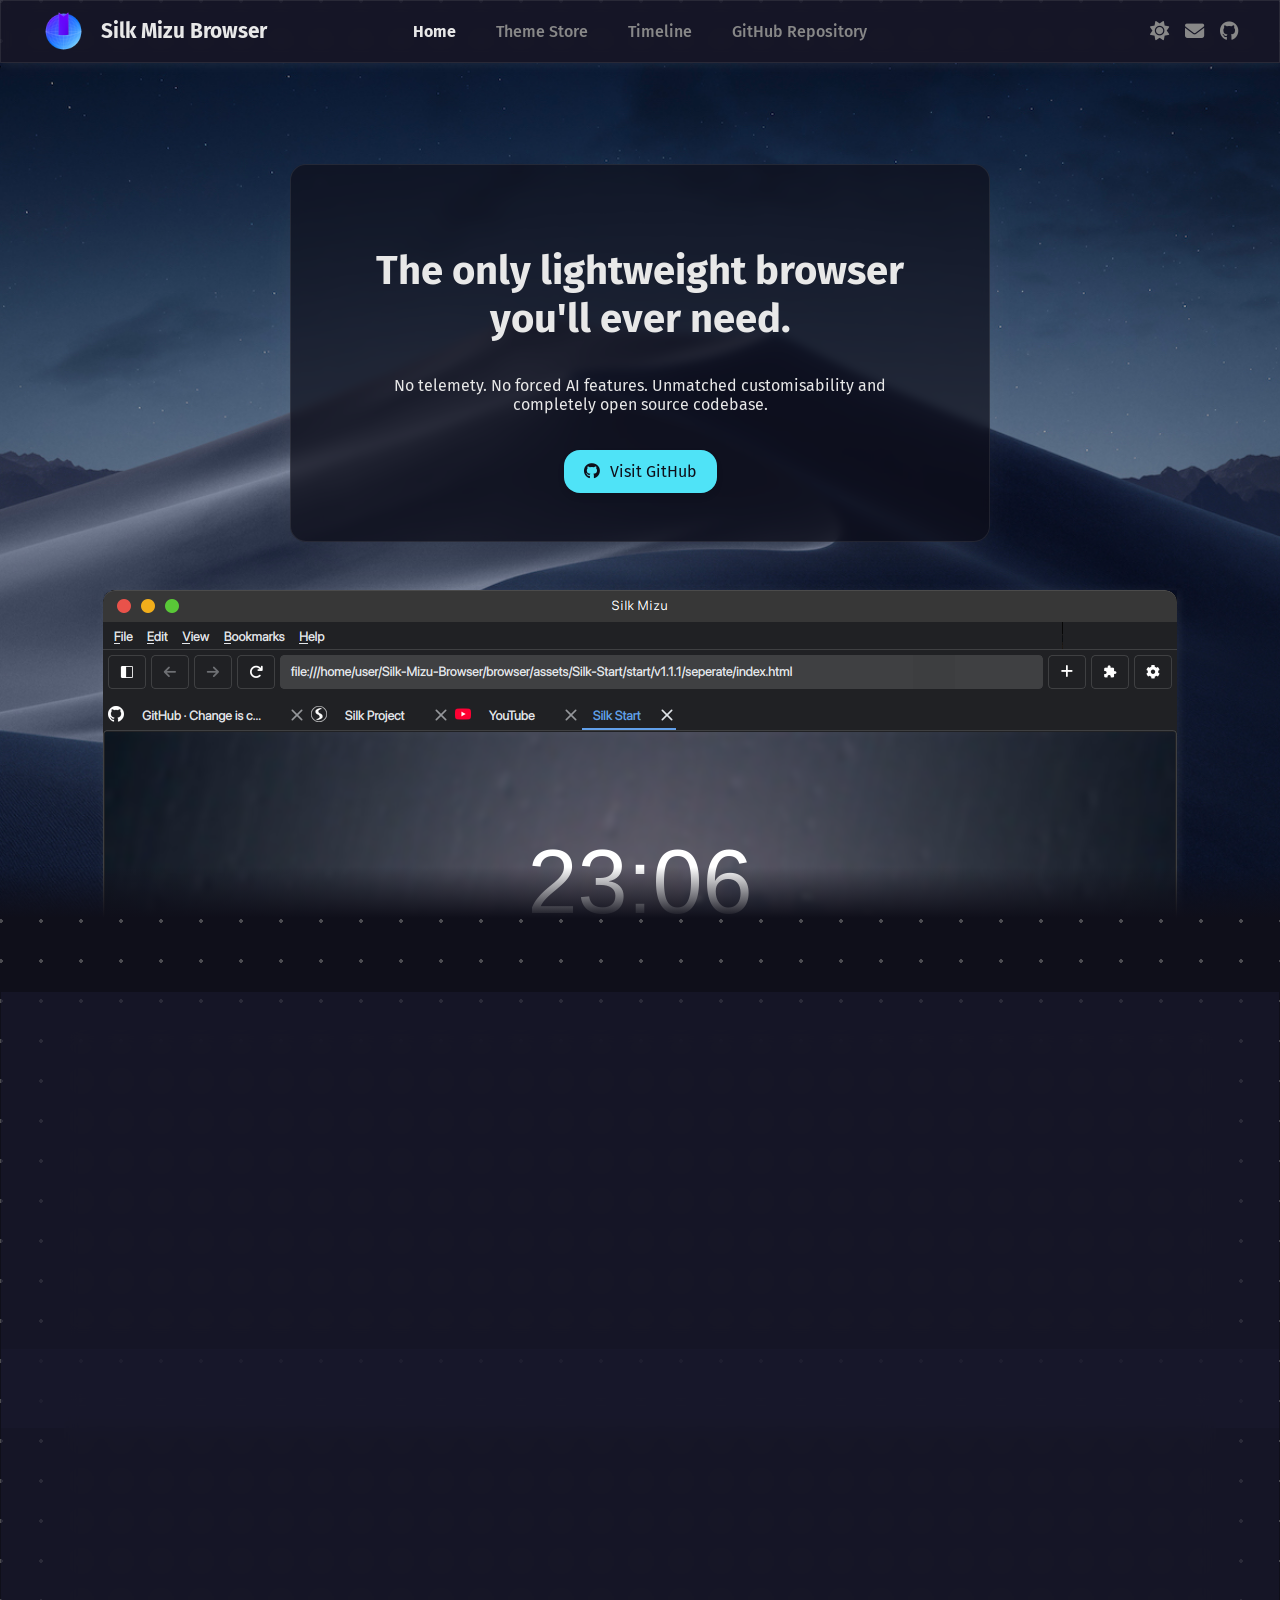
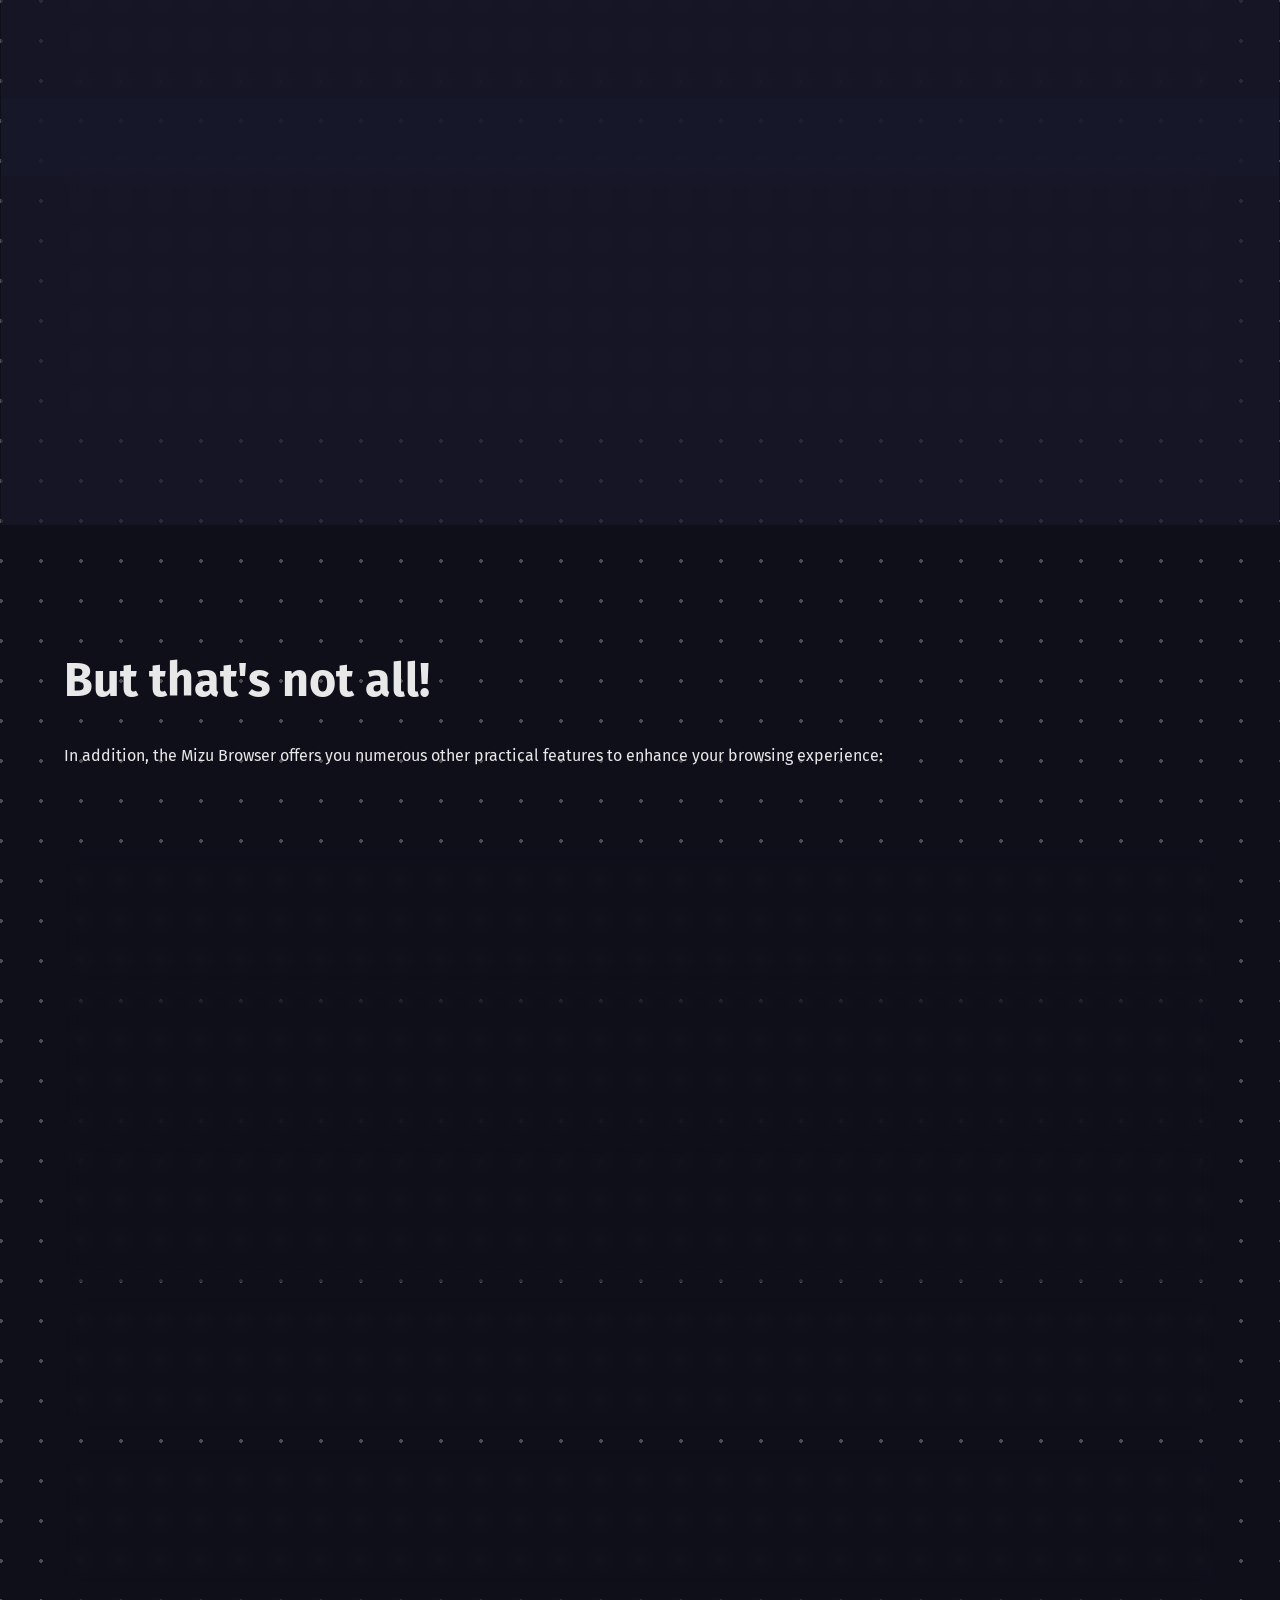
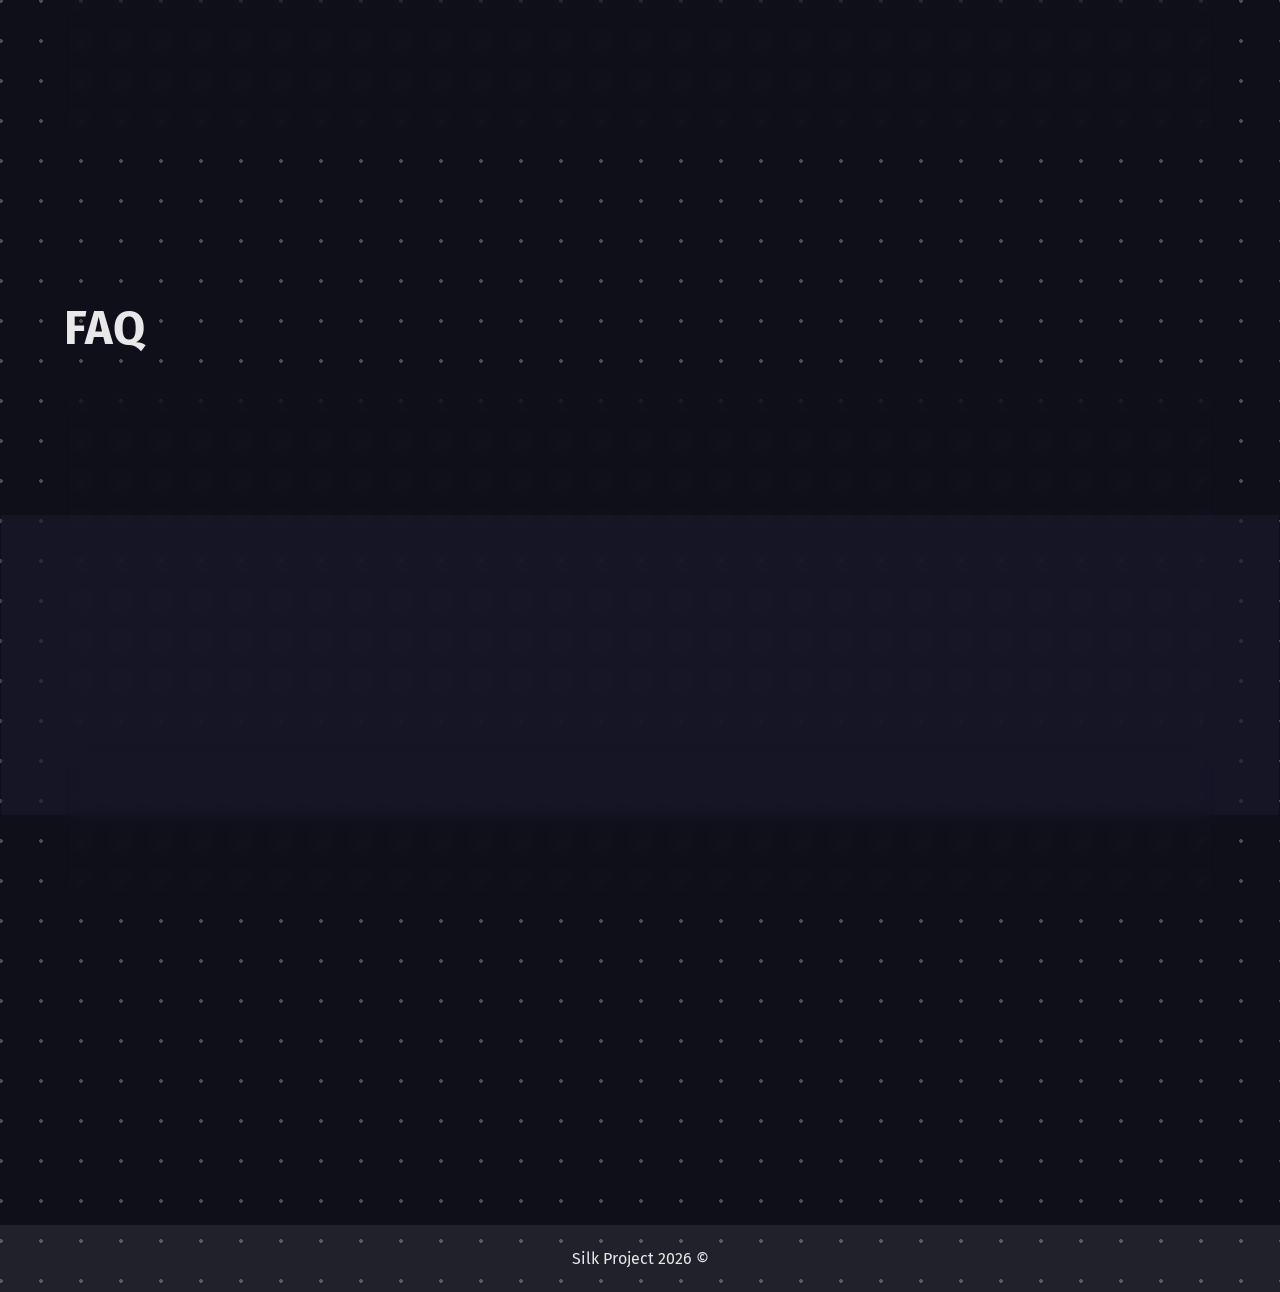
==== projects/mizu-browser/index.html @ 60be282b "Added Silk Mizu Browser website and updated links of the main website" ====
<!DOCTYPE html>
<html lang="en" data-theme="dark">
<head>
    <meta charset="UTF-8">
    <link rel="stylesheet" href="styles.css">
    <link rel="stylesheet" href="https://fonts.googleapis.com/css?family=Fira+Sans:400,500,700&display=swap">
    <link rel="stylesheet" href="https://cdnjs.cloudflare.com/ajax/libs/font-awesome/6.5.1/css/all.min.css">
    <meta name="viewport" content="width=device-width, initial-scale=1.0">
    <link rel="icon" type="image/x-icon" href="/assets/logo.png">
    <title>Silk Mizu Browser</title>
</head>
<body>
    <header>
        <a id="logoarea" href="index.html">
            <img src="assets/logo.png" alt="Silk Mizu Browser Logo" id="logo">
            <h3>Silk Mizu Browser</h3>
        </a>
        <nav>
            <a href="index.html" class="current_page_link">Home</a>
            <a href="#">Theme Store</a>
            <a href="timeline.html">Timeline</a>
            <a href="https://github.com/Silk-Project/Silk-Mizu-Browser">GitHub Repository</a>
        </nav>
        <div id="social-links">
            <button id="theme-toggle" aria-label="Toggle theme"><i class="fas fa-moon"></i></button>
            <a href="mailto:silkprojectdev@gmail.com" target="_blank"><i class="fas fa-envelope"></i></a>
            <a href="https://github.com/Silk-Project" target="_blank"><i class="fab fa-github"></i></a>
        </div>
        <button id="mobile-menu-button" class="mobile-menu-btn">
            <i class="fas fa-bars"></i>
        </button>
    </header>

    <div id="mobile-menu" class="hidden">
        <nav>
            <a href="index.html" class="current_page_link">Home</a>
            <a href="#">Theme Store</a>
            <a href="timeline.html">Timeline</a>
            <a href="https://github.com/Silk-Project/Silk-Mizu-Browser">GitHub Repository</a>
        </nav>
        <div class="mobile-socials">
            <a href="mailto:silkprojectdev@gmail.com" target="_blank"><i class="fas fa-envelope"></i></a>
            <a href="https://github.com/Silk-Project" target="_blank"><i class="fab fa-github"></i></a>
        </div>
    </div>

    <main>
        <section id="hero-section">
            <div id="gradient_overlay"></div>
            <div id="hero-container">
                <div id="hero-box">
                    <h1>The only lightweight browser you'll ever need.</h1>
                    <p>No telemety. No forced AI features. Unmatched customisability and completely open source codebase.</p>
                    <a href="https://github.com/Silk-Project/Silk-Mizu-Browser" class="cta-button"><i class="fab fa-github"></i>Visit GitHub</a>
                </div>
                <img id="window" src="assets/windowcrop.png">
            </div>
        </section>

        <section class="information-section padded">
            <div class="image_info_pair">
                <div class="image_gallery_item">
                    <img src="assets/compatability.jpeg">
                </div>
                <div class="info_gallery_item">
                    <h1 class="info_title">Highly compatible.</h1>
                    <p>The Silk Mizu Browser supports various devices and operating systems. Due to its lightweight nature, it's suitable for older computers and offers great performance.</p>
                </div>
            </div>
            <div class="image_info_pair">
                <div class="info_gallery_item">
                    <h1 class="info_title">Don't like it? Change it.</h1>
                    <p>The Silk Mizu browser offers great customisablity with the Navigation UI Editor. Change any part of the navigation interface to your liking. Want a button to open the sidebar? Add it. Don't want a top bar? Remove it.</p>
                </div>
                <div class="image_gallery_item">
                    <img src="assets/interface.png">
                </div>
            </div>
            <div class="image_info_pair">
                <div class="image_gallery_item">
                    <img src="assets/privacy.jpg">
                </div>
                <div class="info_gallery_item">
                    <h1 class="info_title">Completely private.</h1>
                    <p>We don't care about your usage data. We care about keeping your data safe. For this reason, we looked for opportunities in which exposing your private information to the internet is not needed. The AI Summary function, which requires no internet access, is one instance of this.</p>
                </div>
            </div>
        </section>

        <section class="information-section padded">
            <h1 class="info_title">But that's not all!</h1>
            <p>In addition, the Mizu Browser offers you numerous other practical features to enhance your browsing experience:</p>
            <div class="split_text_view">
                <div class="text_view">
                    <div class="text_view_item">
                        <i class="fa-solid fa-palette"></i>
                        <div class="text_view_item_text_pair">
                            <h2>Theme Packs (WIP)</h2>
                            <p>Easily import and export themes. Get new themes from the <span class="fancy-text">Theme Store</span>.</p>
                        </div>
                    </div>
                    <div class="text_view_item">
                        <i class="fa-solid fa-diagram-project"></i>
                        <div class="text_view_item_text_pair">
                            <h2>AI Webpage Summary</h2>
                            <p>Get a quick summary of the current website using a local and private Ollama AI model.</p>
                        </div>
                    </div>
                    <div class="text_view_item">
                        <i class="fa-solid fa-list-ul"></i>
                        <div class="text_view_item_text_pair">
                            <h2>Tab manager (WIP)</h2>
                            <p>Quickly find your tabs by simply searching for their title or content using keywords or regular expressions.</p>
                        </div>
                    </div>
                </div>
                <div class="text_view">
                    <div class="text_view_item">
                        <i class="fa-solid fa-puzzle-piece"></i>
                        <div class="text_view_item_text_pair">
                            <h2>Extension Store</h2>
                            <p>Get extensions for the inbuilt browser sidebar.</p>
                        </div>
                    </div>
                    <div class="text_view_item">
                        <i class="fa-solid fa-earth-americas"></i>
                        <div class="text_view_item_text_pair">
                            <h2>Localization</h2>
                            <p>Use the browser in your preferred language.</p>
                        </div>
                    </div>
                    <div class="text_view_item">
                        <i class="fa-solid fa-code"></i>
                        <div class="text_view_item_text_pair">
                            <h2>Additional QSS styling</h2>
                            <p>Customise the browser interface even further by directly styling the main browser interface with QSS.</p>
                        </div>
                    </div>
                </div>
            </div>
        </section>

        <section class="information-section padded">
            <h1 class="info_title">FAQ</h1>
            <div class="column_text_view">
                <div class="text_view_item_plain">
                    <h2>Why the name Mizu Browser?</h2>
                    <p>The word Mizu (<ruby>水<rp>(</rp><rt>みず</rt><rp>)</rp></ruby>) translates to "water" in japanese, which makes sense because you are "surfing" the web.</p>
                </div>
                <div class="text_view_item_plain">
                    <h2>Why is the tab bar not located at the very top like in most popular browsers?</h2>
                    <p>It's a limitation of the tab widget (QTabWidget) the browser is using to let the user and program manage the individual browser tabs. It is not possible to seperate the tab bar and the frame which displays the tab's content from a tab widget. They are always connected. The browser would need to adopt a new tab system in order to manage the tab bar and frame as separate widgets.</p>
                </div>
                <div class="text_view_item_plain">
                    <h2>Why Qt?</h2>
                    <p>The main reason we decided to use the Qt Framework to build the interface is due to the compatibility across multiple operating systems and the customisability.
                        We were unimpressed by other GUI libraries due to their lack of customization, such as the inbuilt tkinter library.
                        <!-- Software interfaces that were built with Qt can easily be used on Windows, macOS and Linux. -->
                    </p>
                </div>
            </div>
        </section>

        <!-- The lack of customization in other GUI libraries, such as the built-in tkinter library, turned us off. -->

        <!-- <section id="reviews-section">
            <div id="reviews_container">

            </div>
        </section> -->
    </main>

    <div class="padded"></div>

    <footer>
        Silk Project 2026 &copy
    </footer>

    <script src="script.js"></script>
</body>
</html>
---- projects/mizu-browser/styles.css ----
* {
    box-sizing: border-box;
}

:root[data-theme="light"] {
    --text: #020708;
    --background: #f6fbfe;
    --item-bg: #e7e7e7ab;
    --primary: #2f93bb;
    --secondary: #a290e9;
    --accent: #8e55dd;
    --border: hsla(0, 0%, 35%, 0.212);
    --shadow: rgba(0, 0, 0, 0.25);
}

:root[data-theme="dark"] {
    --text: #e8e8e8;
    --background: #0f0f1a;
    --item-bg: #1a1a2eab;
    --primary: #4fe3f7;
    --secondary: #ca7fe0;
    --accent: #dc79e6;
    --border: hsla(0, 0%, 70%, 0.12);
    --shadow: rgba(255, 255, 255, 0.075);
}

body {
    color: var(--text);
    background-color: var(--background);
    font-family: "Fira Sans", sans-serif;
    transition: all 0.3s ease-in-out;
    margin: 0;
    background-image: radial-gradient(rgba(133, 133, 133, 0.521) 1.7px, transparent 0);
    background-size: 40px 40px;
    background-position: -19px -19px;
}

header {
    top: 0;
    margin: 0 auto;
    z-index: 999;
    display: flex;
    align-items: center;
    position: sticky;
    color: var(--text);
    padding: 8px 40px;
    text-align: center;
    font-size: 1rem;
    font-weight: 400;
    backdrop-filter: blur(8px);
    box-shadow: 0 25px 50px -12px var(--shadow);
    border: solid 1px var(--border);
    background-color: var(--item-bg);
    box-shadow: 2px 2px 10px var(--shadow);
}

#logoarea {
    flex: 1;
    display: flex;
    align-items: center;
    text-decoration: none;
}

nav {
    flex: 0 1 auto;
    display: flex;
    align-items: center;
    justify-content: center;
}

#social-links {
    flex: 1;
    display: flex;
    align-items: center;
    justify-content: flex-end;
    gap: 1rem;
}

#logoarea h3 {
    margin: 0;
    color: var(--text);
    font-size: 1.3rem;
}

#logo {
    width: 45px;
    height: 45px;
    margin-right: 15px;
}

nav a {
    color: #888;
    text-decoration: none;
    margin: 0 10px;
    font-weight: 500;
    padding: 5px 10px;
    border-radius: 5px;
    transition: 0.1s all;
    font-weight: 500;
}

nav a:hover {
    color: var(--text);
    font-weight: 700;
}

#social-links a {
    color: #888;
    text-decoration: none;
    font-size: 1.2rem;
    transition: 0.1s all;
}

#social-links a:hover {
    color: var(--text);
}

#theme-toggle {
    background: none;
    border: none;
    color: #888;
    font-size: 1.2rem;
    cursor: pointer;
    padding: 0;
    transition: 0.1s all;
}

#theme-toggle:hover {
    color: var(--text);
}

.current_page_link {
    font-weight: 700;
    color: var(--text);
}

.hidden {
    display: none;
}

.mobile-menu-btn {
    display: block;
    background: none;
    border: none;
    color: var(--text);
    font-size: 1.5rem;
    cursor: pointer;
    padding: 0;
    margin-left: 1rem;
}

#mobile-menu {
    background-color: var(--item-bg);
    backdrop-filter: blur(8px);
    border-bottom: solid 1px var(--border);
    padding: 1rem 1.5rem;
}

#mobile-menu nav {
    display: flex;
    flex-direction: column;
    align-items: center;
    gap: 0.5rem;
}

#mobile-menu nav a {
    display: block;
    width: 100%;
    text-align: center;
    color: #888;
    text-decoration: none;
    padding: 0.5rem 1rem;
    border-radius: 5px;
    font-weight: 500;
    transition: 0.1s all;
}

#mobile-menu nav a:hover,
#mobile-menu nav a.current_page_link {
    color: var(--text);
    font-weight: 700;
}

#mobile-menu .mobile-socials {
    display: flex;
    justify-content: center;
    gap: 1.5rem;
    padding-top: 1rem;
    border-top: solid 1px var(--border);
    margin-top: 0.5rem;
}

#mobile-menu .mobile-socials a {
    color: #888;
    font-size: 1.2rem;
    text-decoration: none;
    transition: 0.1s all;
}

#mobile-menu .mobile-socials a:hover {
    color: var(--text);
}

#hero-section {
    display: flex;
    flex-direction: column;
    align-items: center;
    justify-content: center;
    position: relative;
    height: 95vh;
    background-image: url('assets/bg-day.jpg');
    background-size: cover;
    background-position: center;
    overflow: hidden;
    /* border: solid 1px; */
}

[data-theme="dark"] #hero-section {
    background-image: url('assets/bg-night.jpg');
}

.dynamic-background {
    position: relative;
    background-image: url('assets/bg-day.jpg');
    background-size: cover;
    background-position: center;
    background-attachment: fixed;
    background-repeat: no-repeat;
    overflow: hidden;
}

[data-theme="dark"] .dynamic-background {
    background-image: url('assets/bg-night.jpg');
}

#hero-container {
    margin-top: 10rem;
    display: flex;
    flex-direction: column;
    align-items: center;
    gap: 3rem;
    /* border: solid 1px; */
    width: 100%;
}

#window {
    position: relative;
    object-fit: contain;
    top: 0;
    min-width: 20px;
    margin: 0 auto;
    height: auto;
    max-width: 90%;
    z-index: 0;
    box-shadow: 2px 2px 10px var(--shadow);
}

#hero-box {
    position: relative;
    width: 700px;
    max-width: 90%;
    text-align: center;
    color: var(--text);
    backdrop-filter: blur(4px);
    padding: 3rem 4.2rem;
    border-radius: 1rem;
    box-shadow: 0 25px 50px -12px var(--shadow);
    border: solid 1px var(--border);
    background-color: color-mix(in srgb, var(--background) 70%, transparent);
    z-index: 100;
}

#hero-box h1 {
    font-size: 30pt;
}

.fancy-text {
    color: var(--accent);
}

#gradient_overlay {
    position: absolute;
    width: 100%;
    height: 6%;
    bottom: 0;
    z-index: 1;
    background: linear-gradient(to bottom, transparent, var(--background));
}

.cta-button {
    display: inline-block;
    padding: 12px 20px;
    margin-top: 20px;
    background-color: var(--primary);
    color: var(--background);
    box-shadow: 0 4px 6px rgba(0, 0, 0, 0.1);
    text-decoration: none;
    border-radius: 1rem;
    transition: background-color 0.1s ease-in-out;
}

.cta-button i {
    margin-right: 10px;
}

.cta-button:hover {
    background-color: #399cc4;
}

.information-section {
    min-height: 100vh;
}

.image_info_pair {
    width: 100%;
    display: flex;
    flex-direction: row;
    justify-content: space-around;
    gap: 2rem;
    /* border: solid 1px; */
    padding: 3rem;
    margin: 3rem 0;
    box-sizing: border-box;
    backdrop-filter: blur(8px);
    box-shadow: 0 25px 50px -12px var(--shadow);
    border: solid 1px var(--border);
    background-color: var(--item-bg);
    padding: 2.3rem 4rem;
    border-radius: 1rem;
    border-bottom: solid 3px var(--primary);
}

.info_gallery_item {
    display: flex;
    flex-direction: column;
    justify-content: center;
    flex: 4 1 0;
    /* border: solid 1px; */
    overflow: hidden;
    min-width: 0;
    padding: 1rem 2rem;
}

.info_gallery_item h1 {
    margin: 0;
}

.image_gallery_item {
    flex: 2 1 0;
    border-radius: 1rem;
    /* border: solid 1px; */
    min-width: 0;
    overflow: hidden;
    display: flex;
    align-items: center;
}

.image_gallery_item img {
    width: 100%;
    height: auto;
    display: block;
}

.info_title {
    font-size: 35pt;
}

.padded {
    padding: 8rem 15rem 0 15rem;
}

.split_text_view {
    display: flex;
    flex-direction: row;
    gap: 1rem;
    width: 100%;
    margin-top: 5rem;
    /* border: solid 1px; */
}

.split_text_view > * {
  flex: 1 1 0;
  min-width: 0;
}

.column_text_view {
    display: flex;
    flex-direction: column;
    gap: 1rem;
}

.text_view {
    display: flex;
    flex-direction: column;
    gap: 1rem;
}

.text_view_item {
    display: flex;
    flex-direction: row;
    align-items: flex-start;
    gap: 2rem;
    min-width: 0;
    backdrop-filter: blur(8px);
    box-shadow: 0 25px 50px -12px var(--shadow);
    border: solid 1px var(--border);
    background-color: var(--item-bg);
    padding: 2.3rem 4rem;
    border-radius: 1rem;
    border-bottom: solid 3px var(--primary);
    transition: 0.3s all;
}

.text_view_item:hover {
    transform: translateY(-3px);
}

.text_view_item i {
    margin: 5px 0 0 0;
}

.text_view_item_plain {
    display: flex;
    flex-direction: column;
    align-items: flex-start;
    min-width: 0;
    backdrop-filter: blur(8px);
    box-shadow: 0 25px 50px -12px var(--shadow);
    border: solid 1px var(--border);
    background-color: var(--item-bg);
    padding: 2.3rem 4rem;
    border-radius: 1rem;
    border-bottom: solid 3px var(--secondary);
    transition: 0.3s all;
}

.text_view_item_plain:hover {
    transform: translateY(-3px);
}

.text_view_item_plain h2 {
    margin: 0;
}

.text_view_item_plain p {
    margin: 10px 0 0 0;
}

.text_view_item_text_pair {
    display: flex;
    flex-direction: column;
    min-width: 0;
    overflow-wrap: break-word;
    word-wrap: break-word;
}

.text_view_item_text_pair h2 {
    margin: 0;
}

.text_view_item_text_pair p {
    margin: 10px 0 0 0;
}

footer {
    text-align: center;
    padding: 1.5rem;
    background-color: color-mix(in srgb, var(--text) 8%, transparent);
}

@media screen and (max-width: 1400px) {
    .padded {
        padding: 4rem;
    }

    .split_text_view {
        flex-direction: column;
    }
}

@media screen and (max-width: 900px) {
    .info_gallery_item {
        flex: none;
        width: 100%;
    }

    #hero-box {
        width: 100%;
        padding: 2rem 1rem;
    }

    #hero-box h1 {
        font-size: 25pt;
    }

    .padded {
        padding: 1rem;
    }

    .image_info_pair {
        flex-direction: column;
    }

    .image_gallery_item {
        order: -1;
        flex: none;
        width: 100%;
    }

    header nav,
    #social-links a {
        display: none;
    }

    .mobile-menu-btn {
        display: block;
    }
}

@media screen and (min-width: 901px) {
    .mobile-menu-btn {
        display: none;
    }

    #mobile-menu {
        display: none !important;
    }
}

/* Timeline */
.timeline {
    position: relative;
    max-width: 1200px;
    margin: 100px auto;
}

.timeline-container {
    padding: 10px 20px;
    position: relative;
    width: 50%;
}

.timeline-text-box {
    padding: 20px 50px;   
    backdrop-filter: blur(8px);
    box-shadow: 0 25px 50px -12px var(--shadow);
    border: solid 1px var(--border);
    border-radius: 1rem;
    z-index: 3;
    background-color: color-mix(in srgb, var(--background) 70%, transparent);
}

.timeline-text-box img {
    width: 100%;
}

.left-container {
    left: 0;
}

.right-container {
    left: 50%;
}

.timeline::after {
    content: '';
    position: absolute;
    width: 6px;
    height: 100%;
    top: 0;
    left: 50%;
    margin-left: -3px;
    z-index: 0;
    background-color: color-mix(in srgb, var(--background) 70%, transparent);
}

.title_group {
    display: flex;
    flex-direction: row;
    align-items: center;
    margin: 0;
}

.title_group img {
    width: auto;
    height: 4rem;
    margin-right: 1rem;
}

@media screen and (max-width: 900px) {
    .timeline {
        margin: 50px auto;
    }

    .timeline::after {
        left: 31px;
    }

    .timeline-container {
        width: 100%;
        padding-left: 80px;
        padding-right: 25px;
    }

    .timeline-text-box {
        font-size: 13px;
    }

    .right-container {
        left: 0;
    }
}
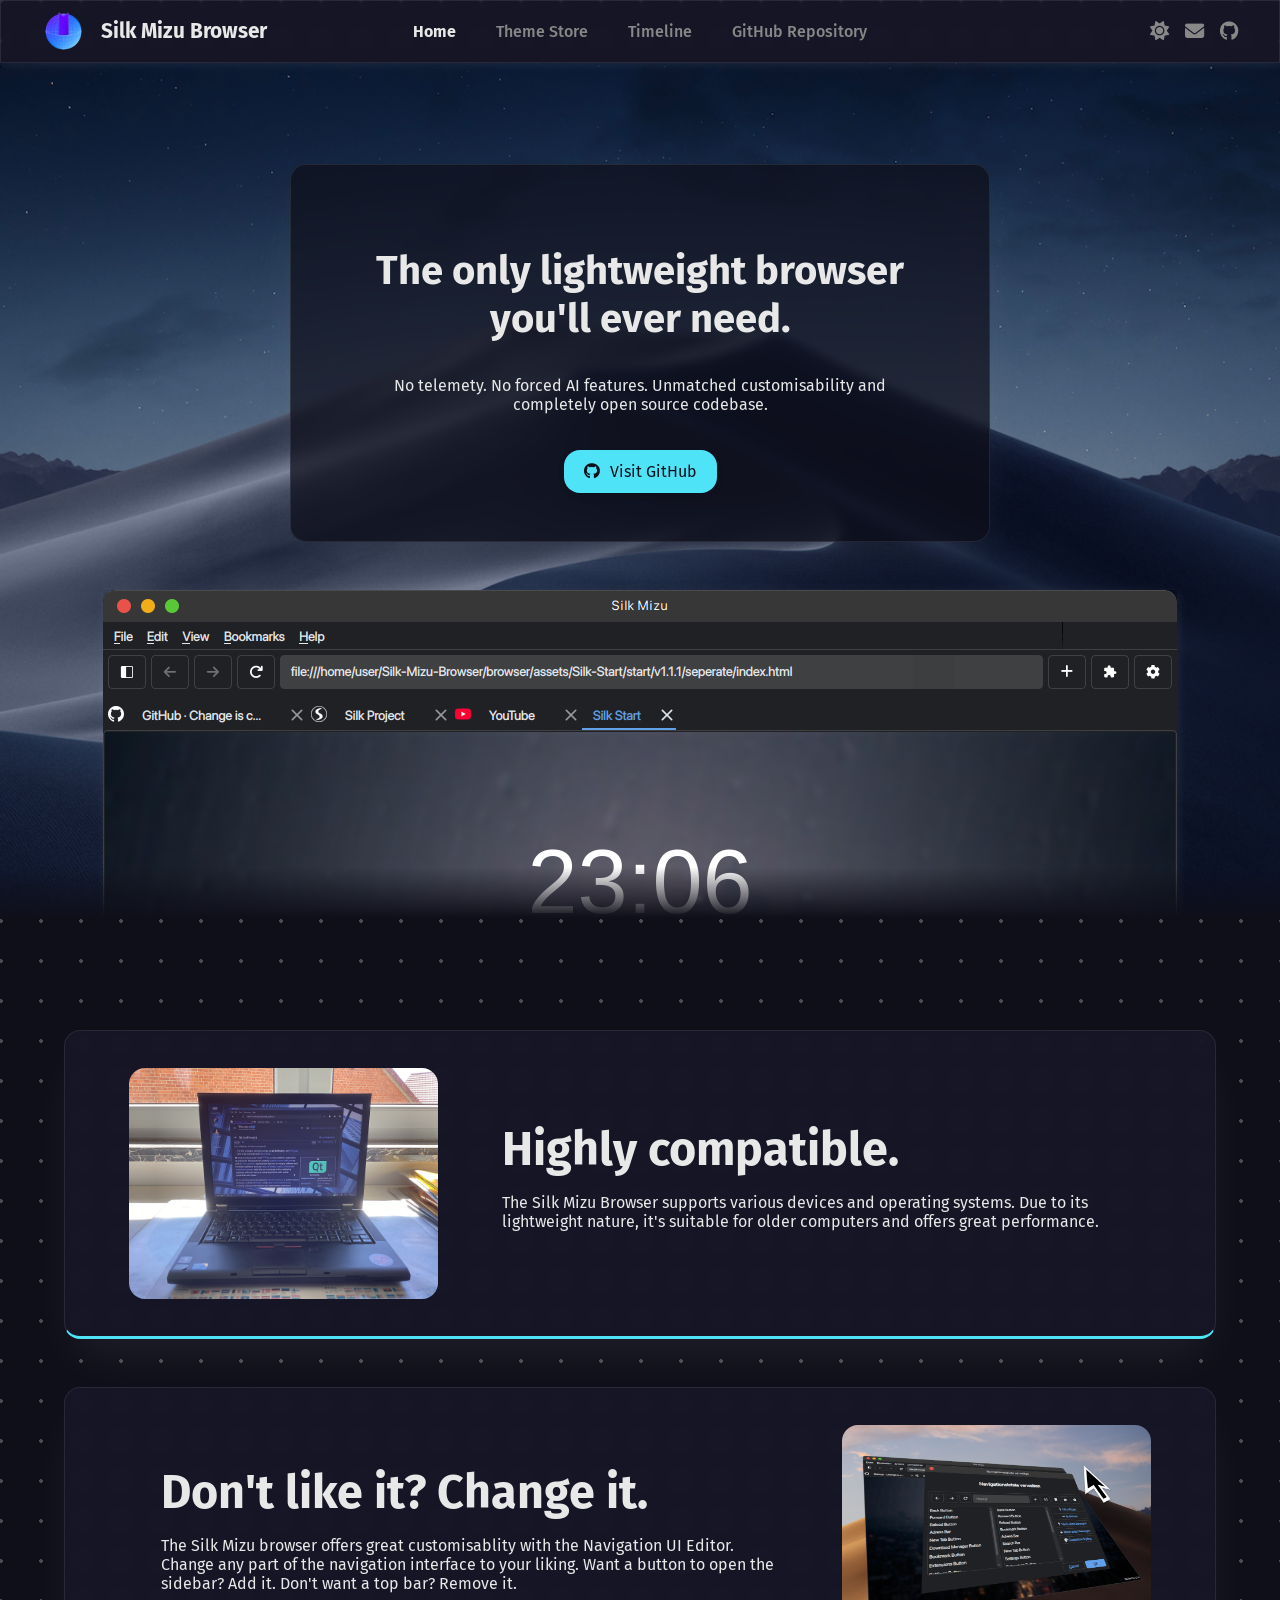
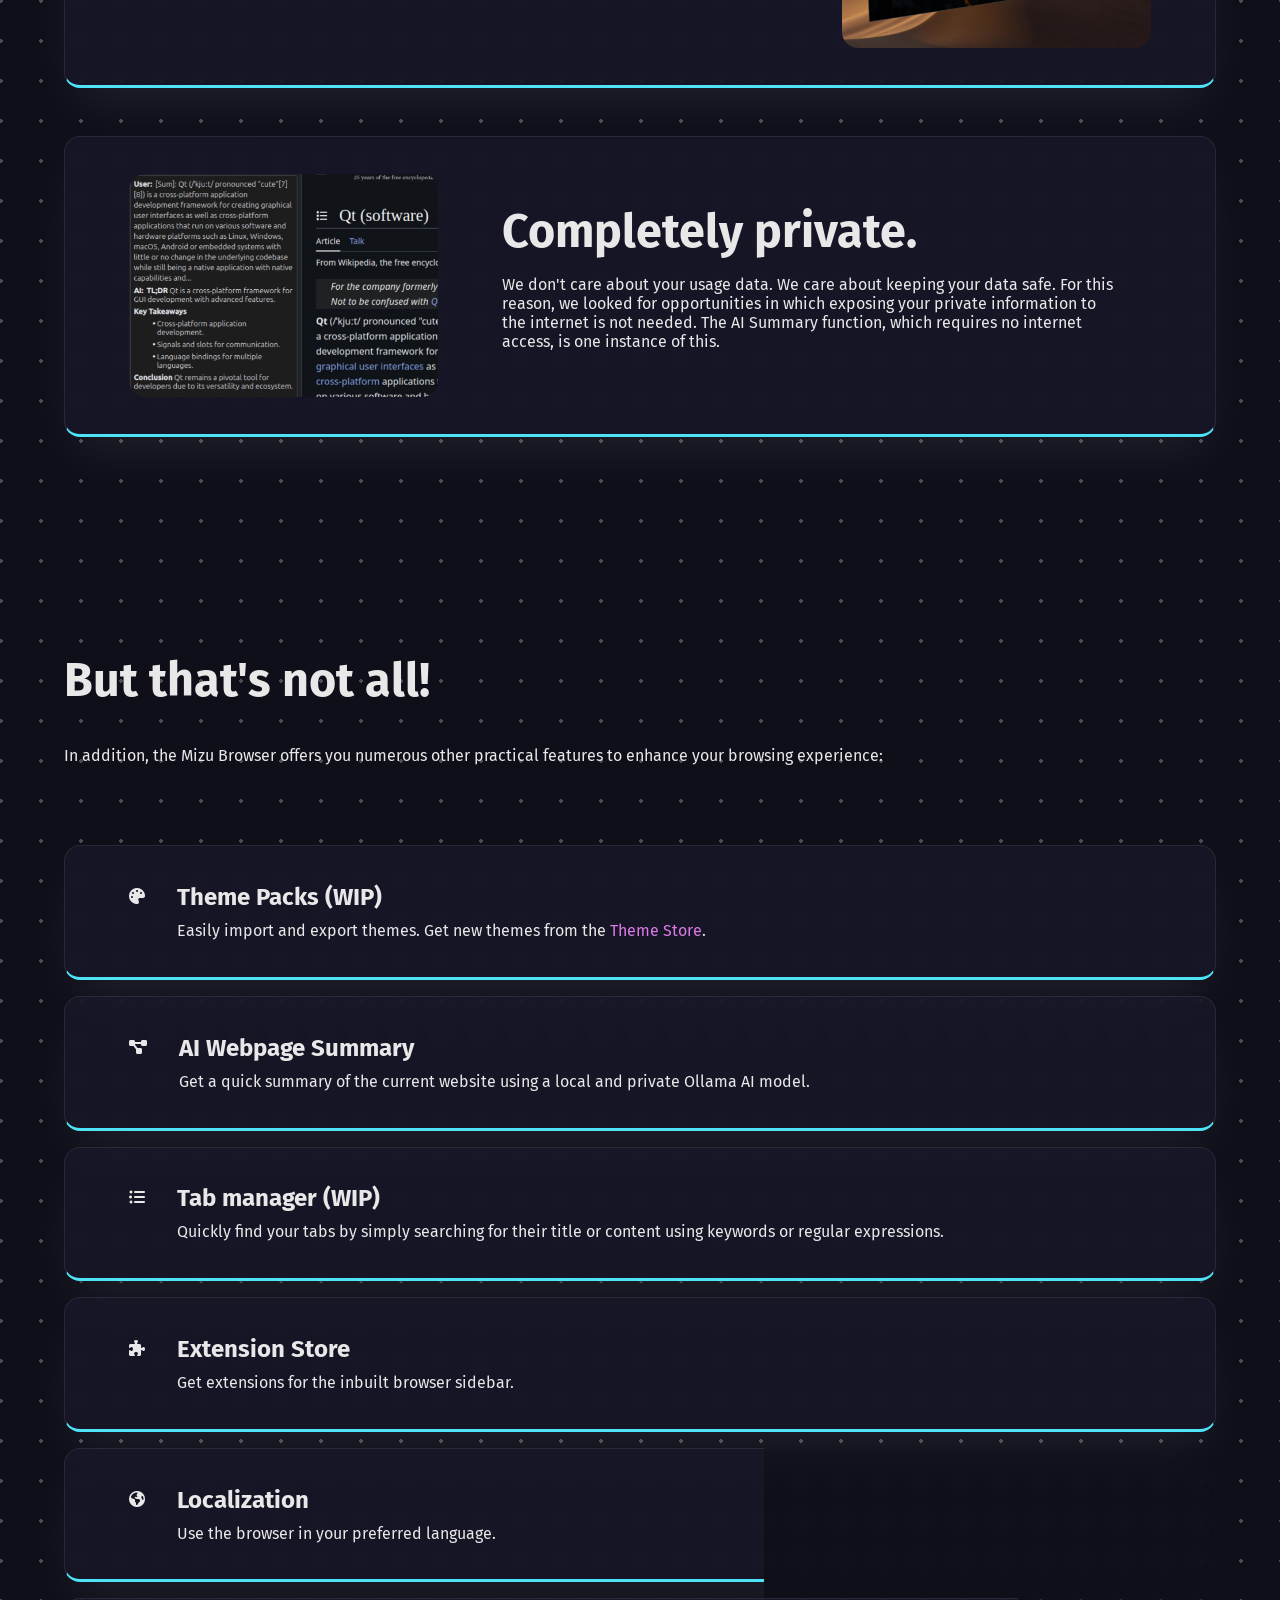
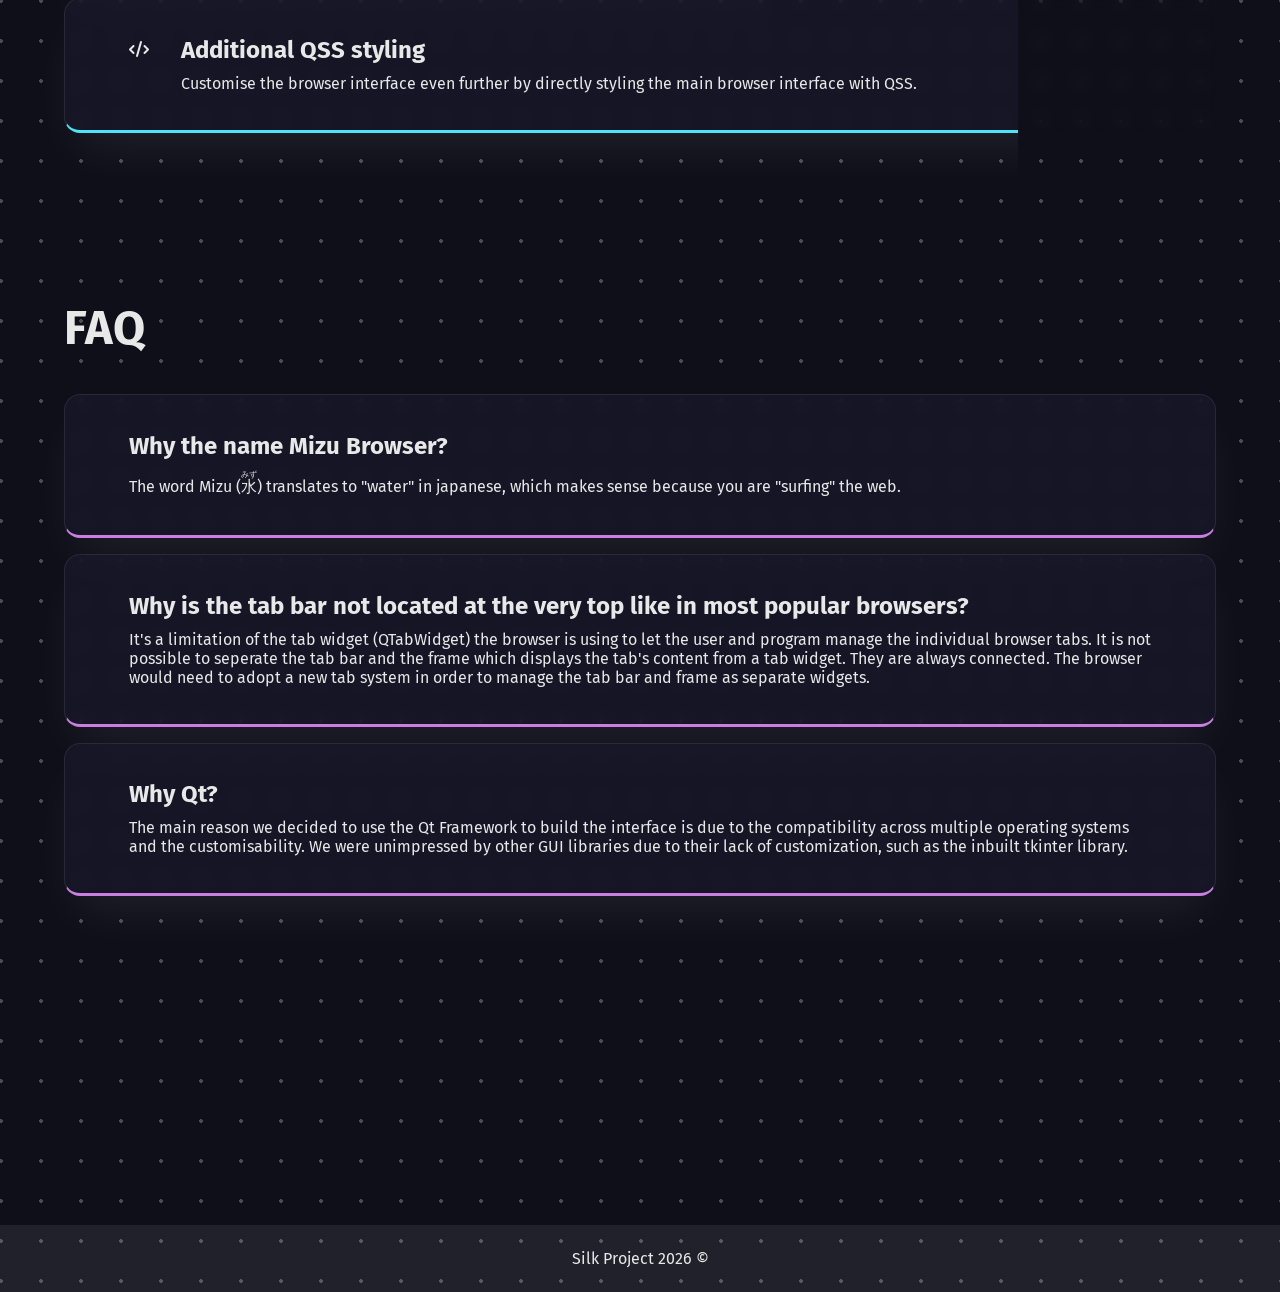
==== commit d6dfc522: "Fixed favicon links" ====
--- a/projects/mizu-browser/index.html
+++ b/projects/mizu-browser/index.html
@@ -6,7 +6,7 @@
     <link rel="stylesheet" href="https://fonts.googleapis.com/css?family=Fira+Sans:400,500,700&display=swap">
     <link rel="stylesheet" href="https://cdnjs.cloudflare.com/ajax/libs/font-awesome/6.5.1/css/all.min.css">
     <meta name="viewport" content="width=device-width, initial-scale=1.0">
-    <link rel="icon" type="image/x-icon" href="/assets/logo.png">
+    <link rel="icon" type="image/x-icon" href="assets/logo.png">
     <title>Silk Mizu Browser</title>
 </head>
 <body>
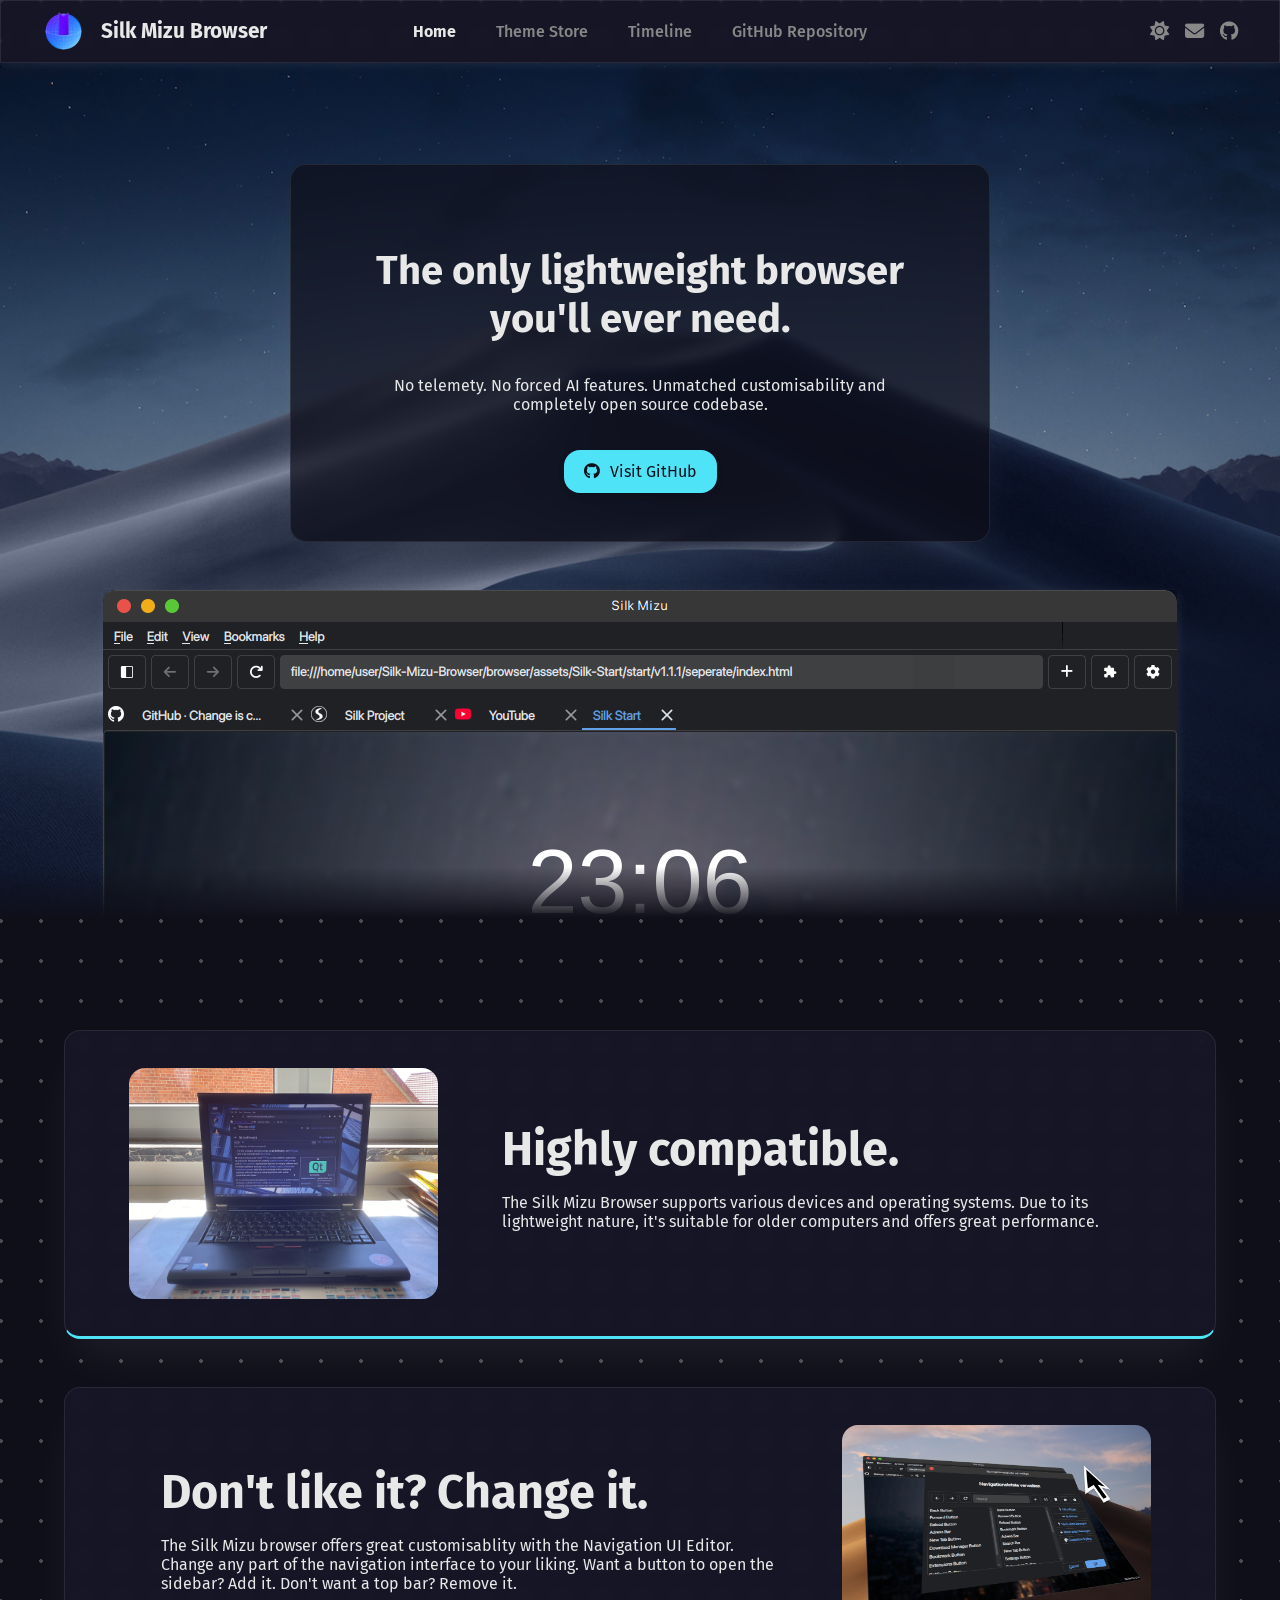
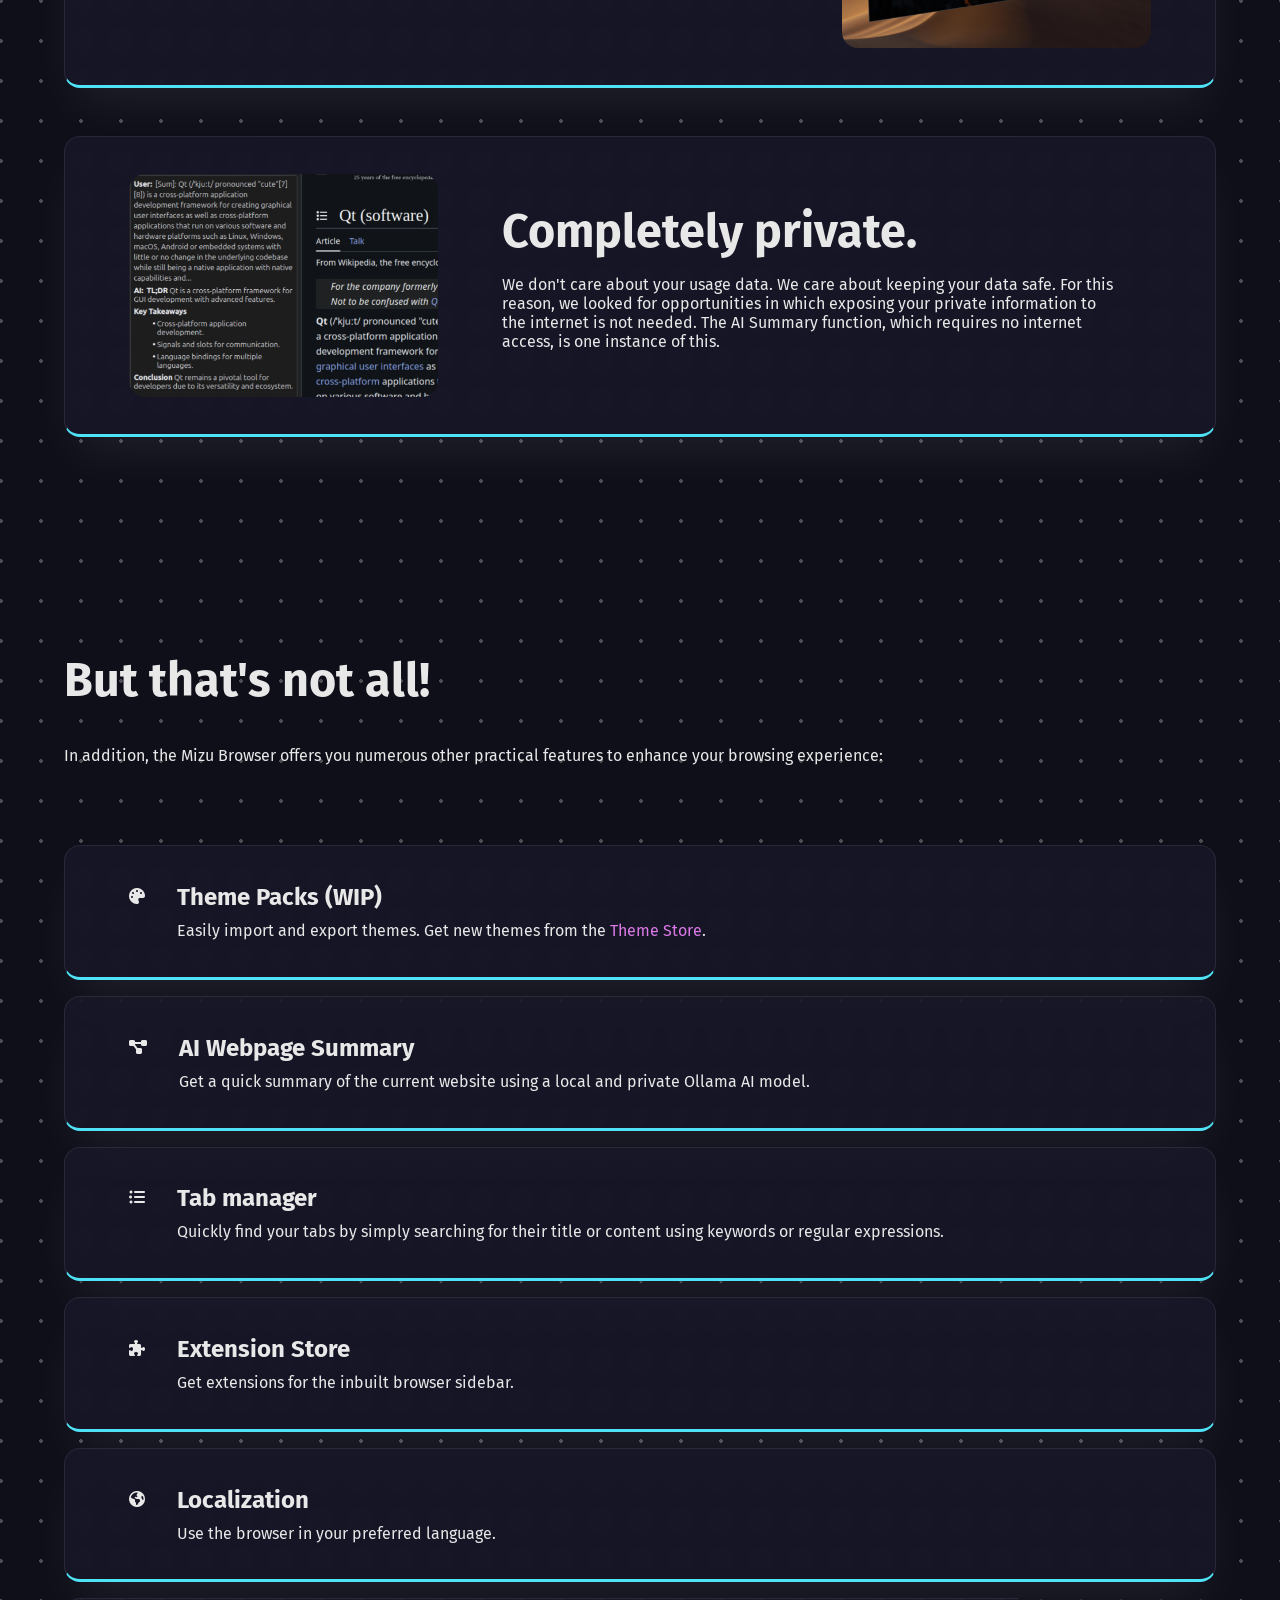
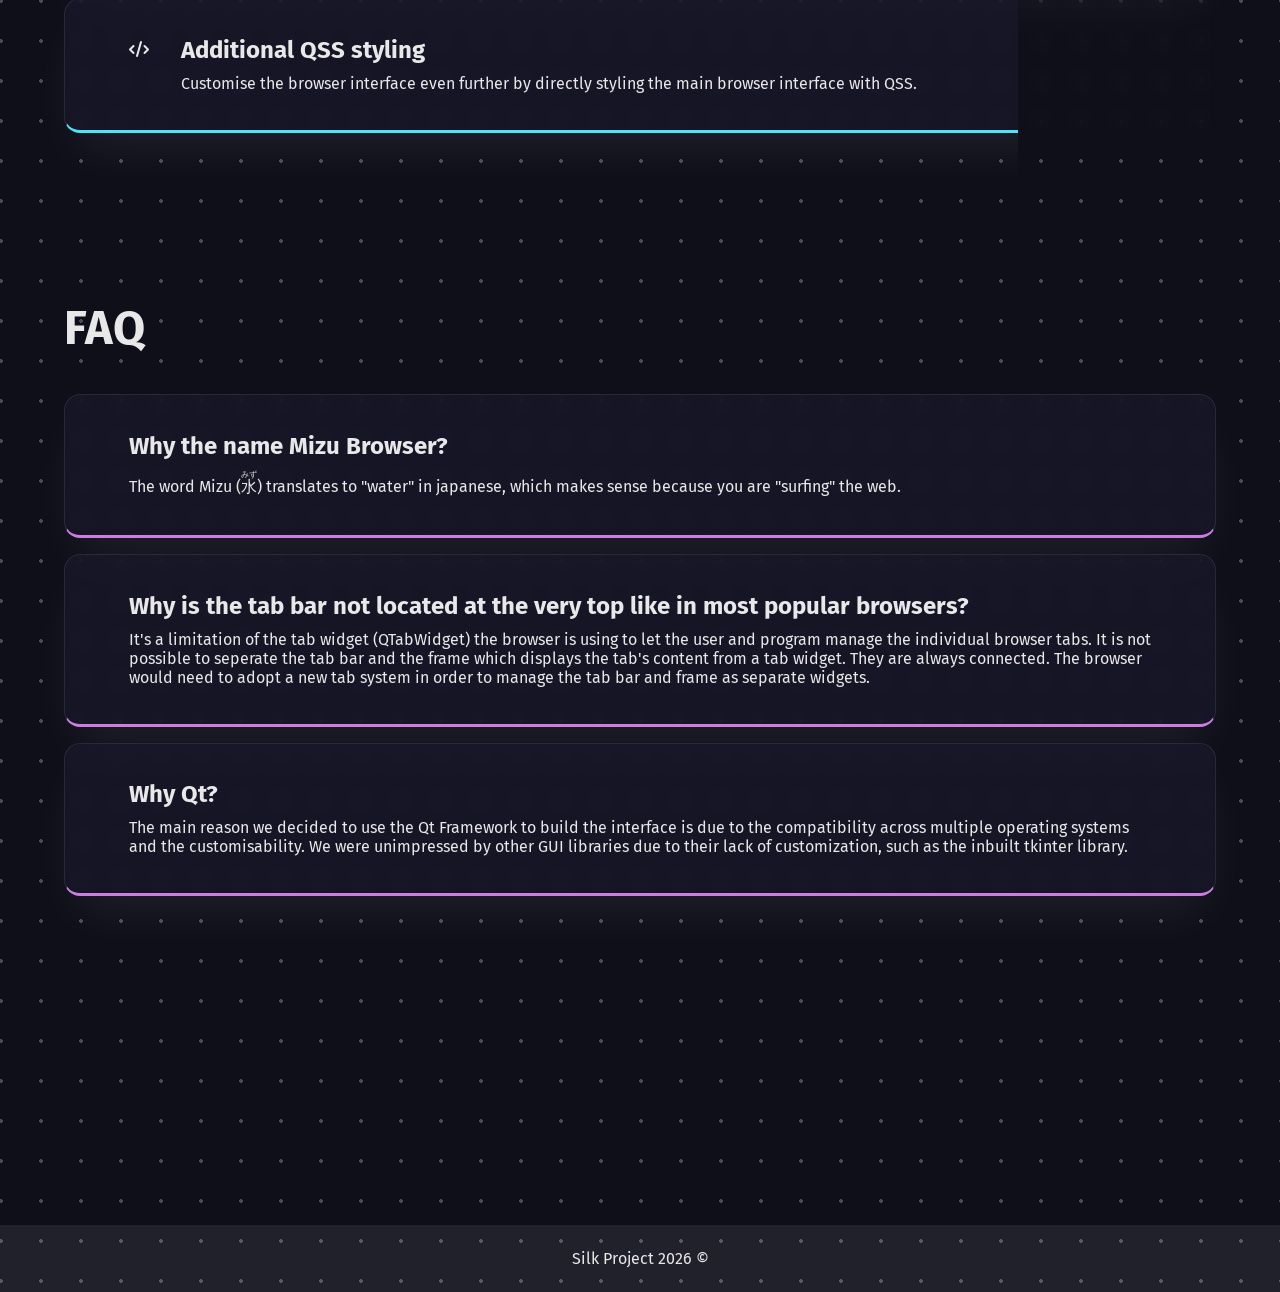
==== commit af1db548: "Update tab manager status" ====
--- a/projects/mizu-browser/index.html
+++ b/projects/mizu-browser/index.html
@@ -109,7 +109,7 @@
                     <div class="text_view_item">
                         <i class="fa-solid fa-list-ul"></i>
                         <div class="text_view_item_text_pair">
-                            <h2>Tab manager (WIP)</h2>
+                            <h2>Tab manager</h2>
                             <p>Quickly find your tabs by simply searching for their title or content using keywords or regular expressions.</p>
                         </div>
                     </div>
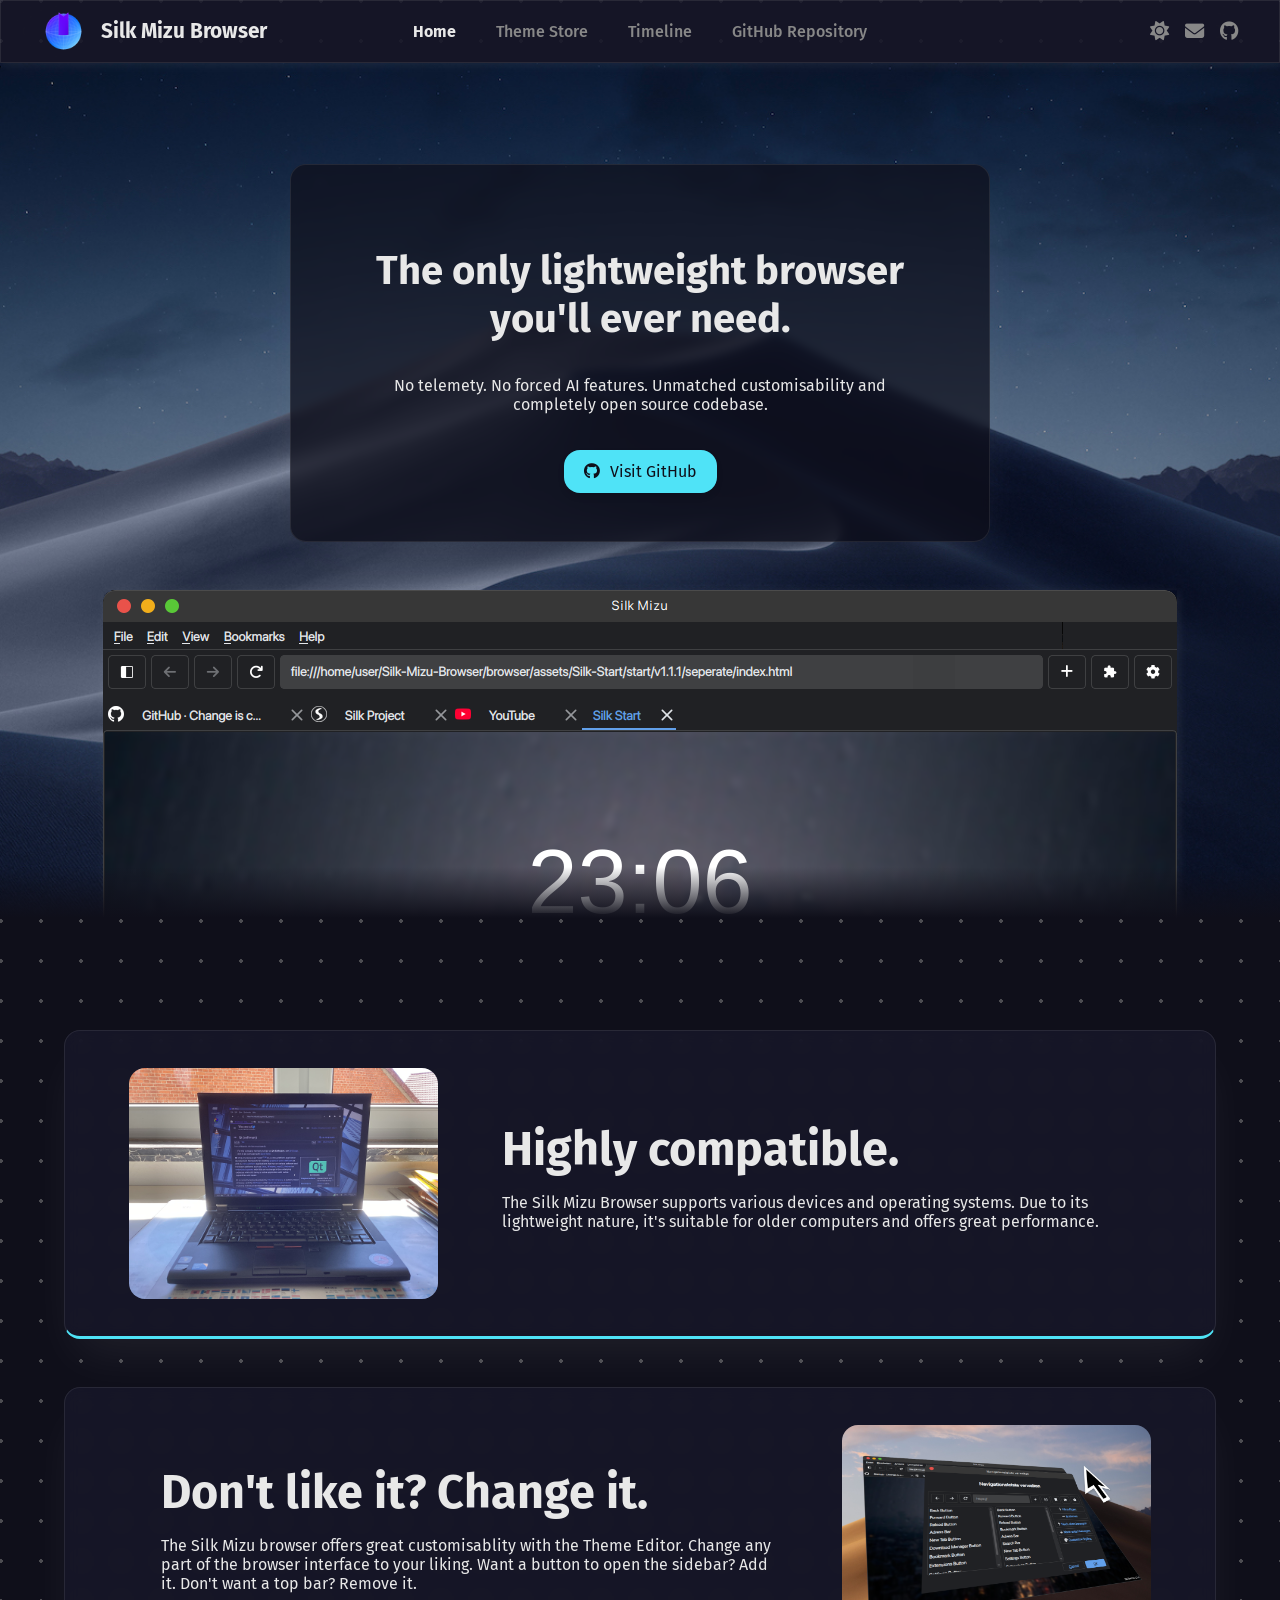
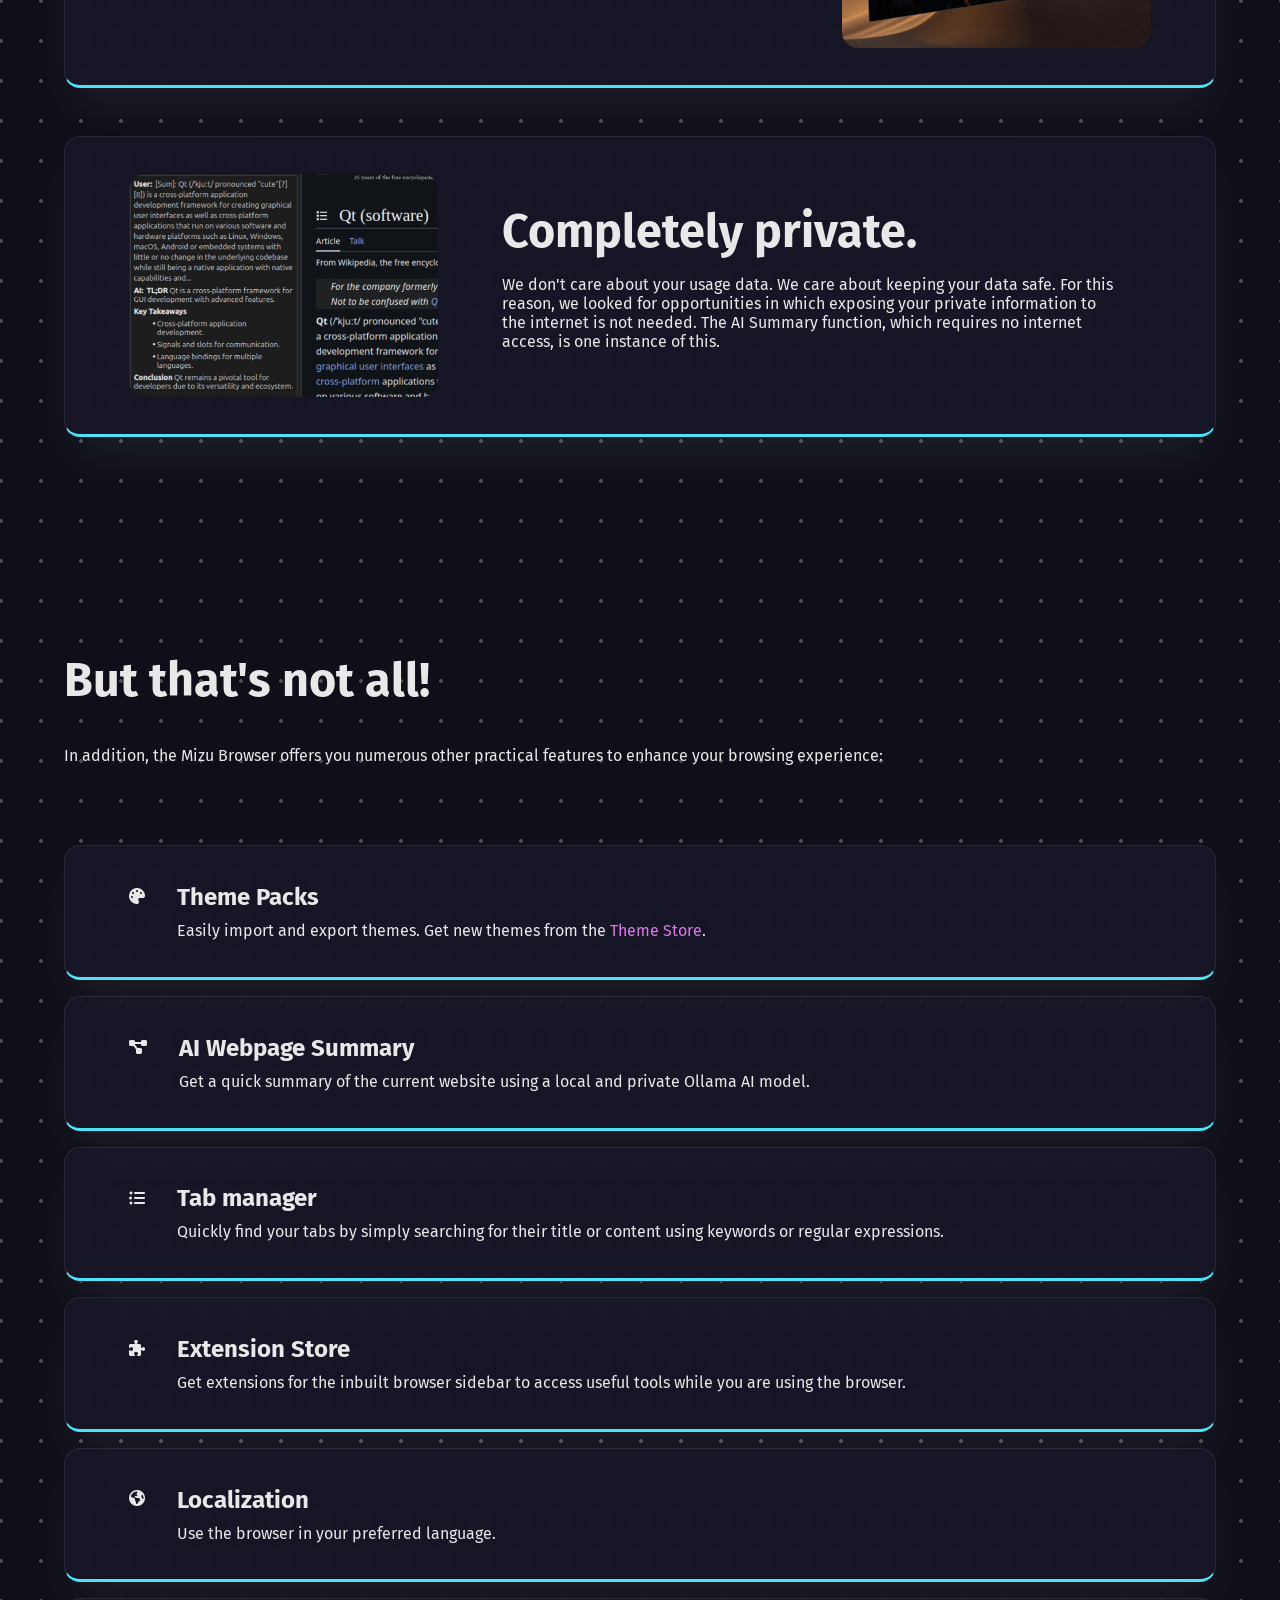
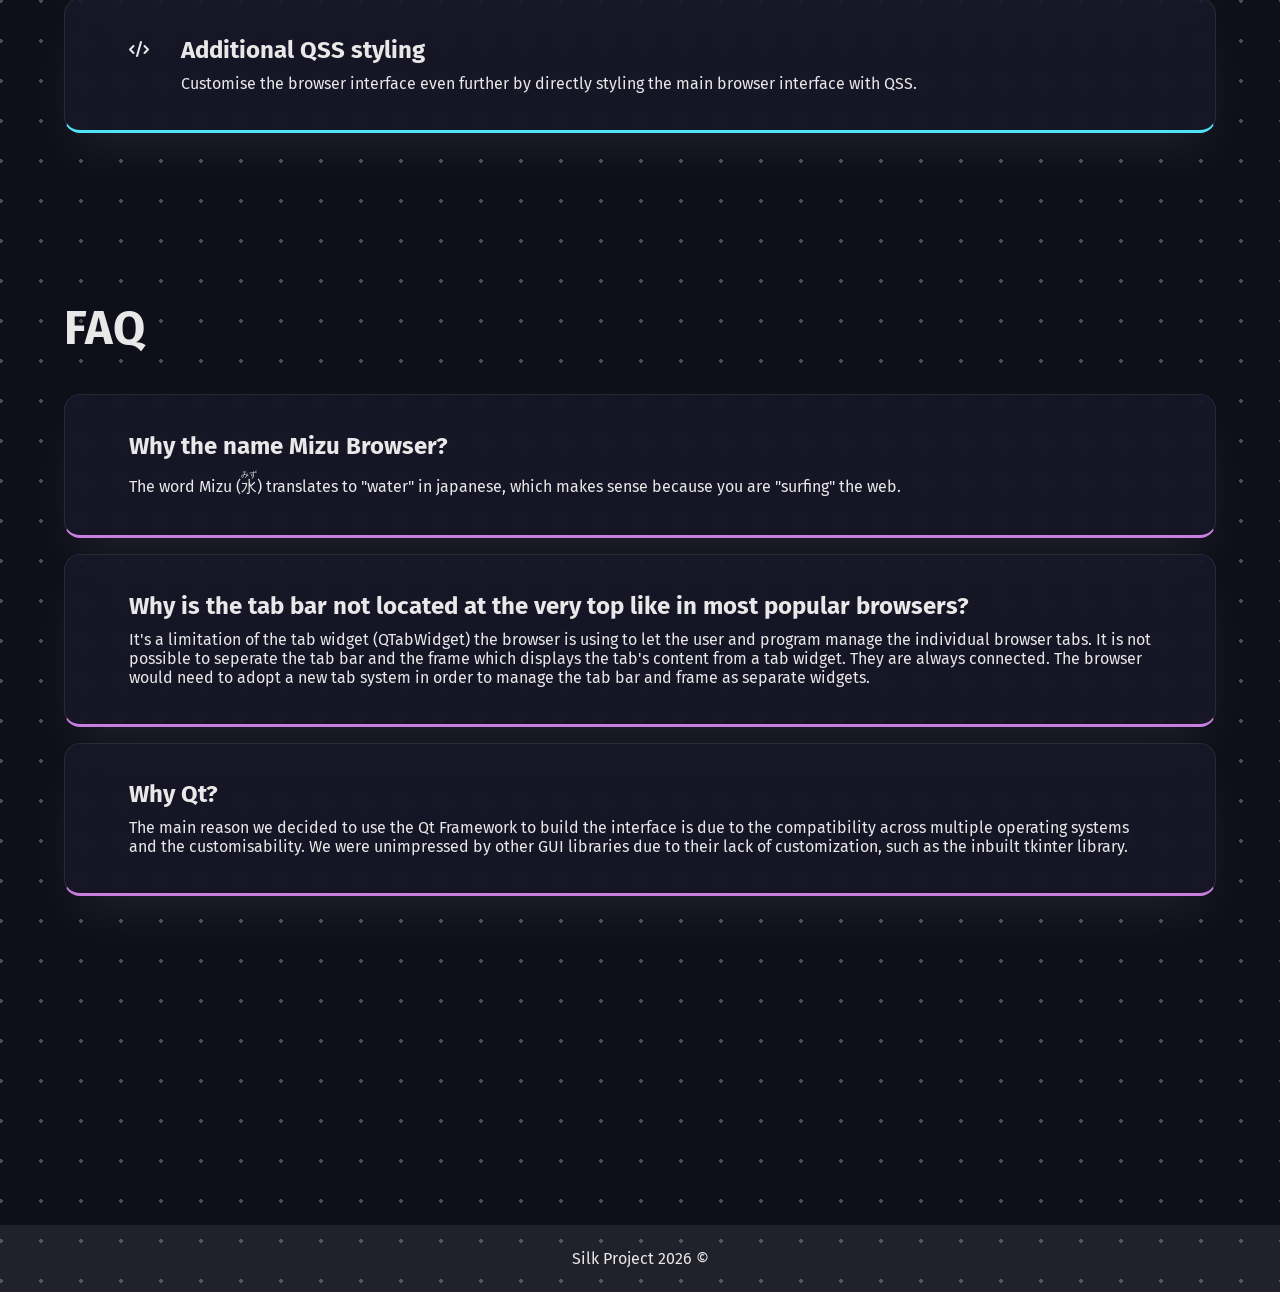
==== commit 5fec0776: "Turn header mobile menu sticky and clean up information" ====
--- a/projects/mizu-browser/index.html
+++ b/projects/mizu-browser/index.html
@@ -10,6 +10,7 @@
     <title>Silk Mizu Browser</title>
 </head>
 <body>
+    <div id="header-wrapper">
     <header>
         <a id="logoarea" href="index.html">
             <img src="assets/logo.png" alt="Silk Mizu Browser Logo" id="logo">
@@ -30,7 +31,6 @@
             <i class="fas fa-bars"></i>
         </button>
     </header>
-
     <div id="mobile-menu" class="hidden">
         <nav>
             <a href="index.html" class="current_page_link">Home</a>
@@ -42,6 +42,7 @@
             <a href="mailto:silkprojectdev@gmail.com" target="_blank"><i class="fas fa-envelope"></i></a>
             <a href="https://github.com/Silk-Project" target="_blank"><i class="fab fa-github"></i></a>
         </div>
+    </div>
     </div>
 
     <main>
@@ -70,7 +71,7 @@
             <div class="image_info_pair">
                 <div class="info_gallery_item">
                     <h1 class="info_title">Don't like it? Change it.</h1>
-                    <p>The Silk Mizu browser offers great customisablity with the Navigation UI Editor. Change any part of the navigation interface to your liking. Want a button to open the sidebar? Add it. Don't want a top bar? Remove it.</p>
+                    <p>The Silk Mizu browser offers great customisablity with the Theme Editor. Change any part of the browser interface to your liking. Want a button to open the sidebar? Add it. Don't want a top bar? Remove it.</p>
                 </div>
                 <div class="image_gallery_item">
                     <img src="assets/interface.png">
@@ -95,7 +96,7 @@
                     <div class="text_view_item">
                         <i class="fa-solid fa-palette"></i>
                         <div class="text_view_item_text_pair">
-                            <h2>Theme Packs (WIP)</h2>
+                            <h2>Theme Packs</h2>
                             <p>Easily import and export themes. Get new themes from the <span class="fancy-text">Theme Store</span>.</p>
                         </div>
                     </div>
@@ -119,7 +120,7 @@
                         <i class="fa-solid fa-puzzle-piece"></i>
                         <div class="text_view_item_text_pair">
                             <h2>Extension Store</h2>
-                            <p>Get extensions for the inbuilt browser sidebar.</p>
+                            <p>Get extensions for the inbuilt browser sidebar to access useful tools while you are using the browser.</p>
                         </div>
                     </div>
                     <div class="text_view_item">
--- a/projects/mizu-browser/styles.css
+++ b/projects/mizu-browser/styles.css
@@ -35,20 +35,22 @@
     background-position: -19px -19px;
 }
 
+#header-wrapper {
+    position: sticky;
+    top: 0;
+    z-index: 999;
+}
+
 header {
-    top: 0;
     margin: 0 auto;
-    z-index: 999;
-    display: flex;
-    align-items: center;
-    position: sticky;
+    display: flex;
+    align-items: center;
     color: var(--text);
     padding: 8px 40px;
     text-align: center;
     font-size: 1rem;
     font-weight: 400;
-    backdrop-filter: blur(8px);
-    box-shadow: 0 25px 50px -12px var(--shadow);
+    backdrop-filter: blur(32px);
     border: solid 1px var(--border);
     background-color: var(--item-bg);
     box-shadow: 2px 2px 10px var(--shadow);
@@ -151,9 +153,15 @@
 
 #mobile-menu {
     background-color: var(--item-bg);
+    -webkit-backdrop-filter: blur(8px);
     backdrop-filter: blur(8px);
     border-bottom: solid 1px var(--border);
     padding: 1rem 1.5rem;
+    position: absolute;
+    left: 0;
+    right: 0;
+    top: 100%;
+    z-index: 998;
 }
 
 #mobile-menu nav {
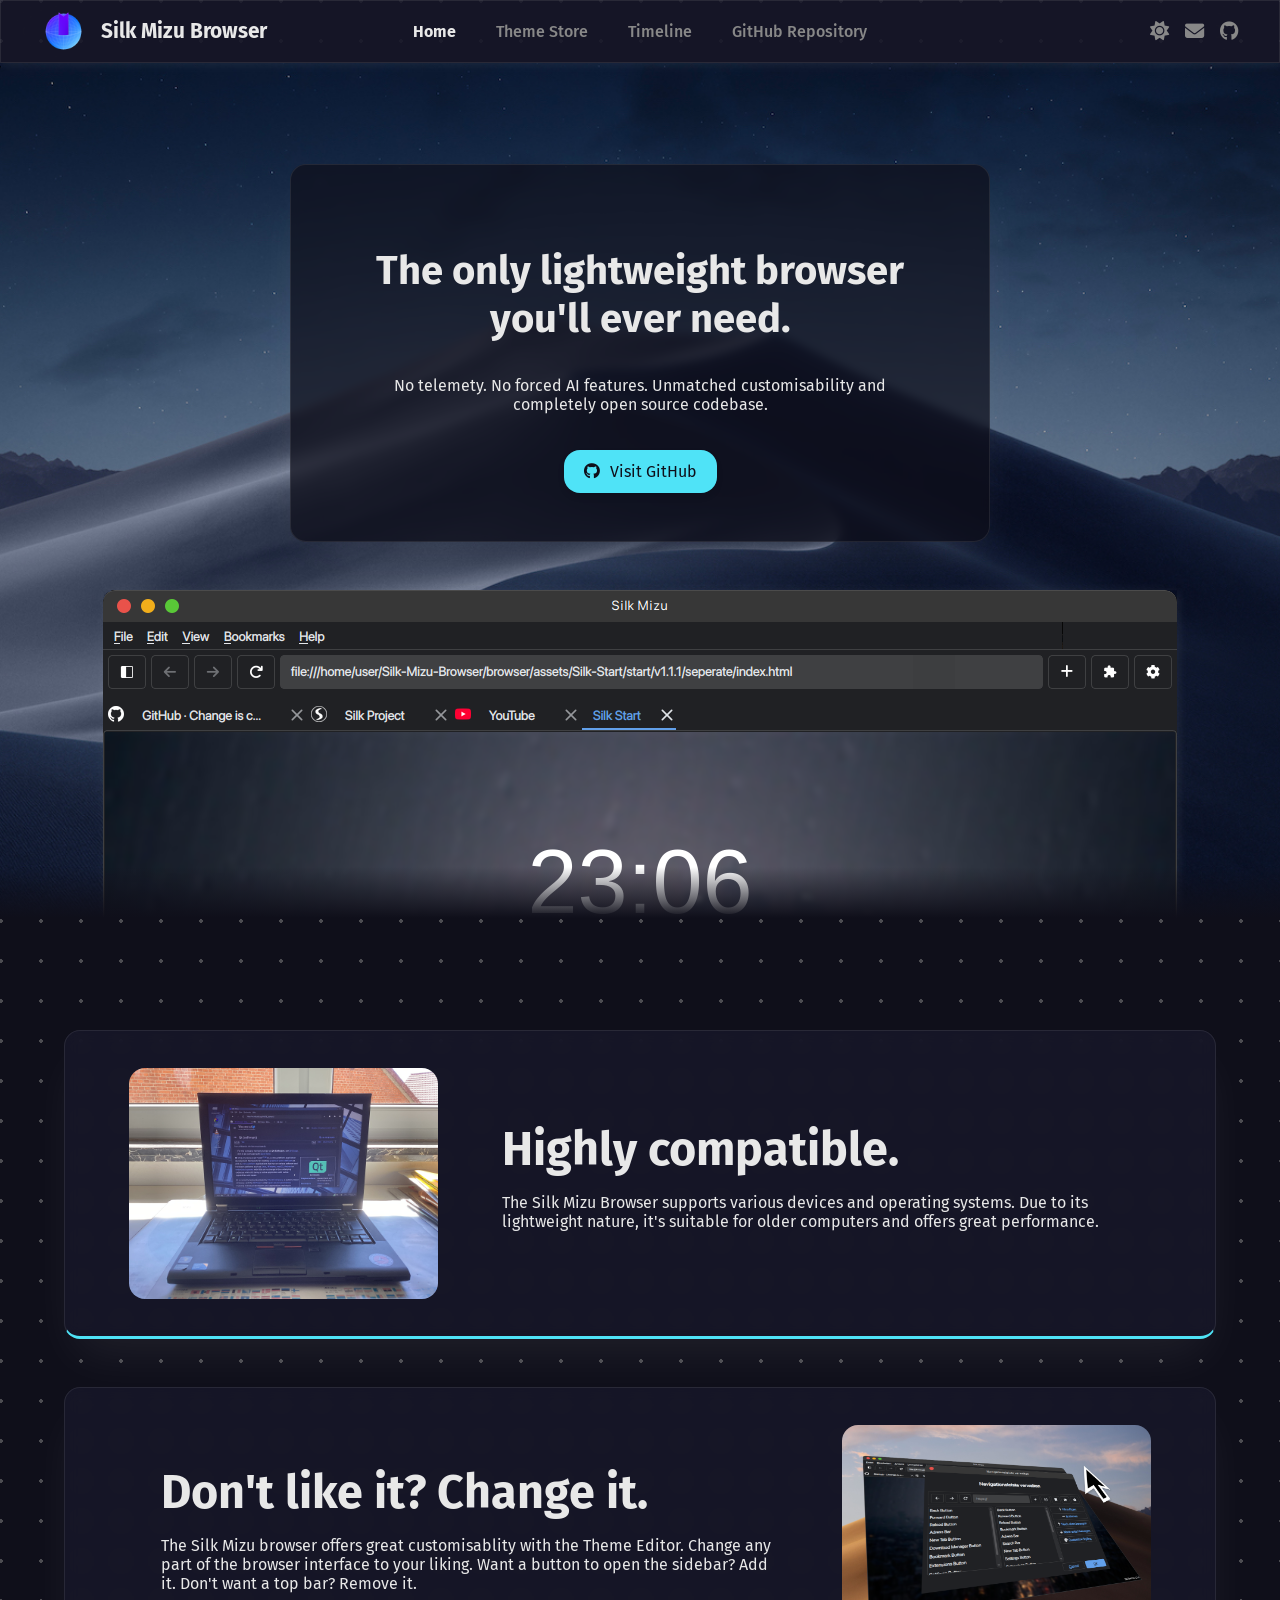
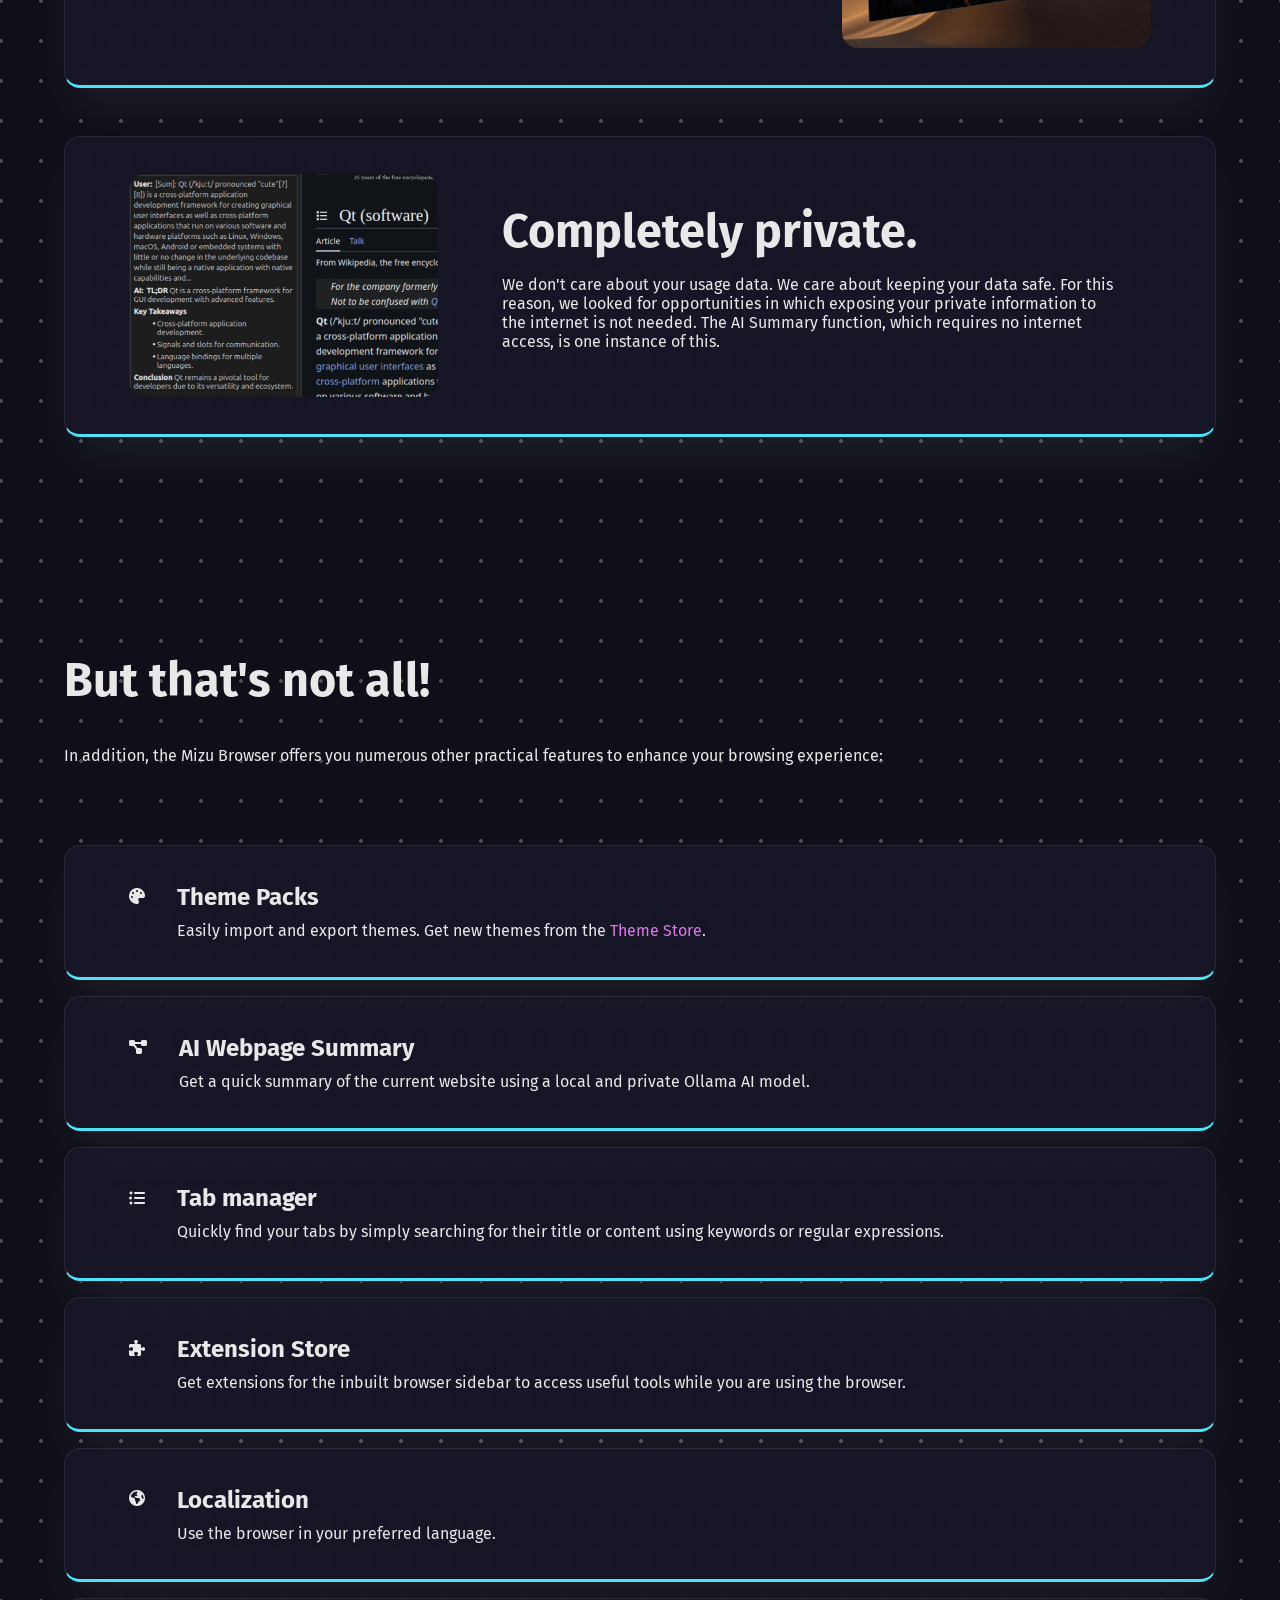
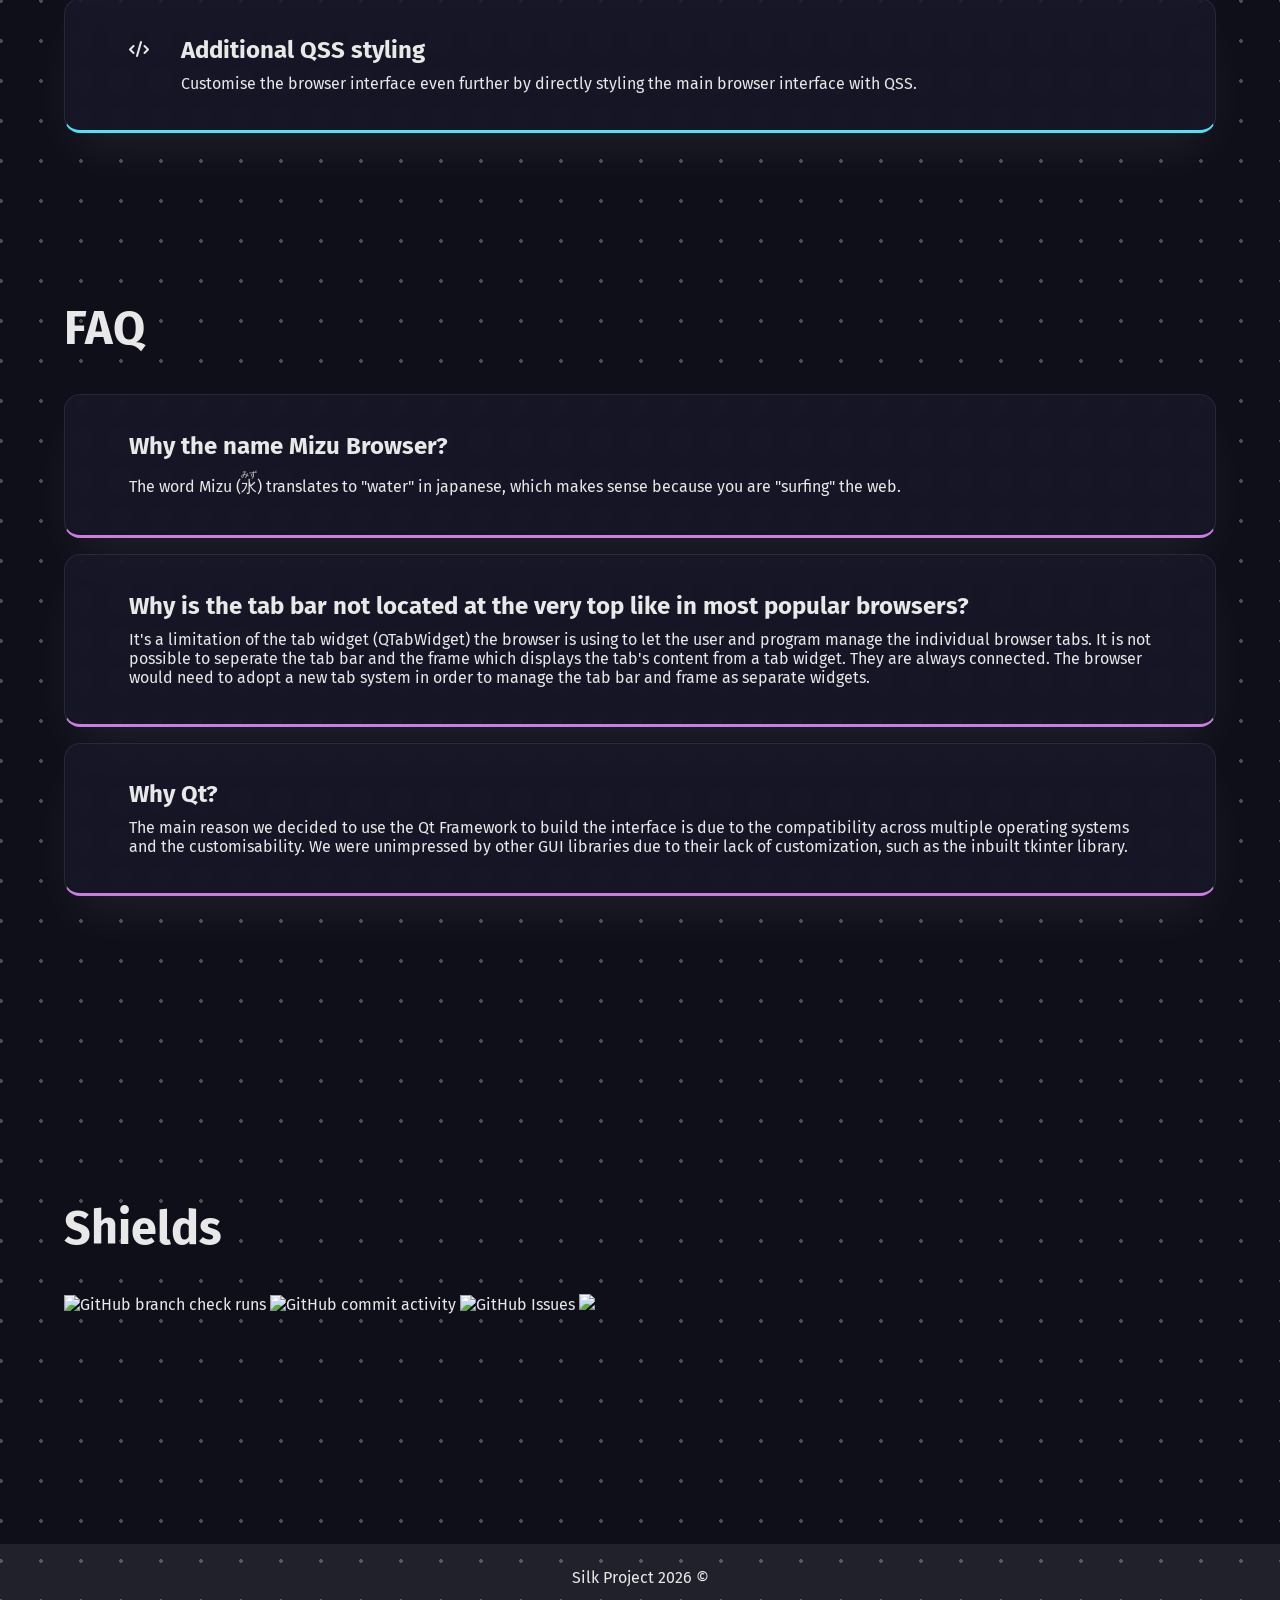
==== commit 89245387: "Add shields to projects/mizu-browser/" ====
--- a/projects/mizu-browser/index.html
+++ b/projects/mizu-browser/index.html
@@ -162,6 +162,16 @@
             </div>
         </section>
 
+        <section class=" padded">
+            <h1 class="info_title">Shields</h1>
+            <img alt="GitHub branch check runs" src="https://img.shields.io/github/check-runs/Silk-Project/Silk-Mizu-Browser/main?nameFilter=build&style=for-the-badge&logo=github&label=Lint">
+            <img alt="GitHub commit activity" src="https://img.shields.io/github/commit-activity/m/Silk-Project/Silk-Mizu-Browser?style=for-the-badge">
+            <img alt="GitHub Issues" src="https://img.shields.io/github/issues/Silk-Project/Silk-Mizu-Browser?style=for-the-badge">
+            <img src="https://img.shields.io/badge/License-MIT-blue?style=for-the-badge">
+        </section>
+
+        <br><br>
+
         <!-- The lack of customization in other GUI libraries, such as the built-in tkinter library, turned us off. -->
 
         <!-- <section id="reviews-section">
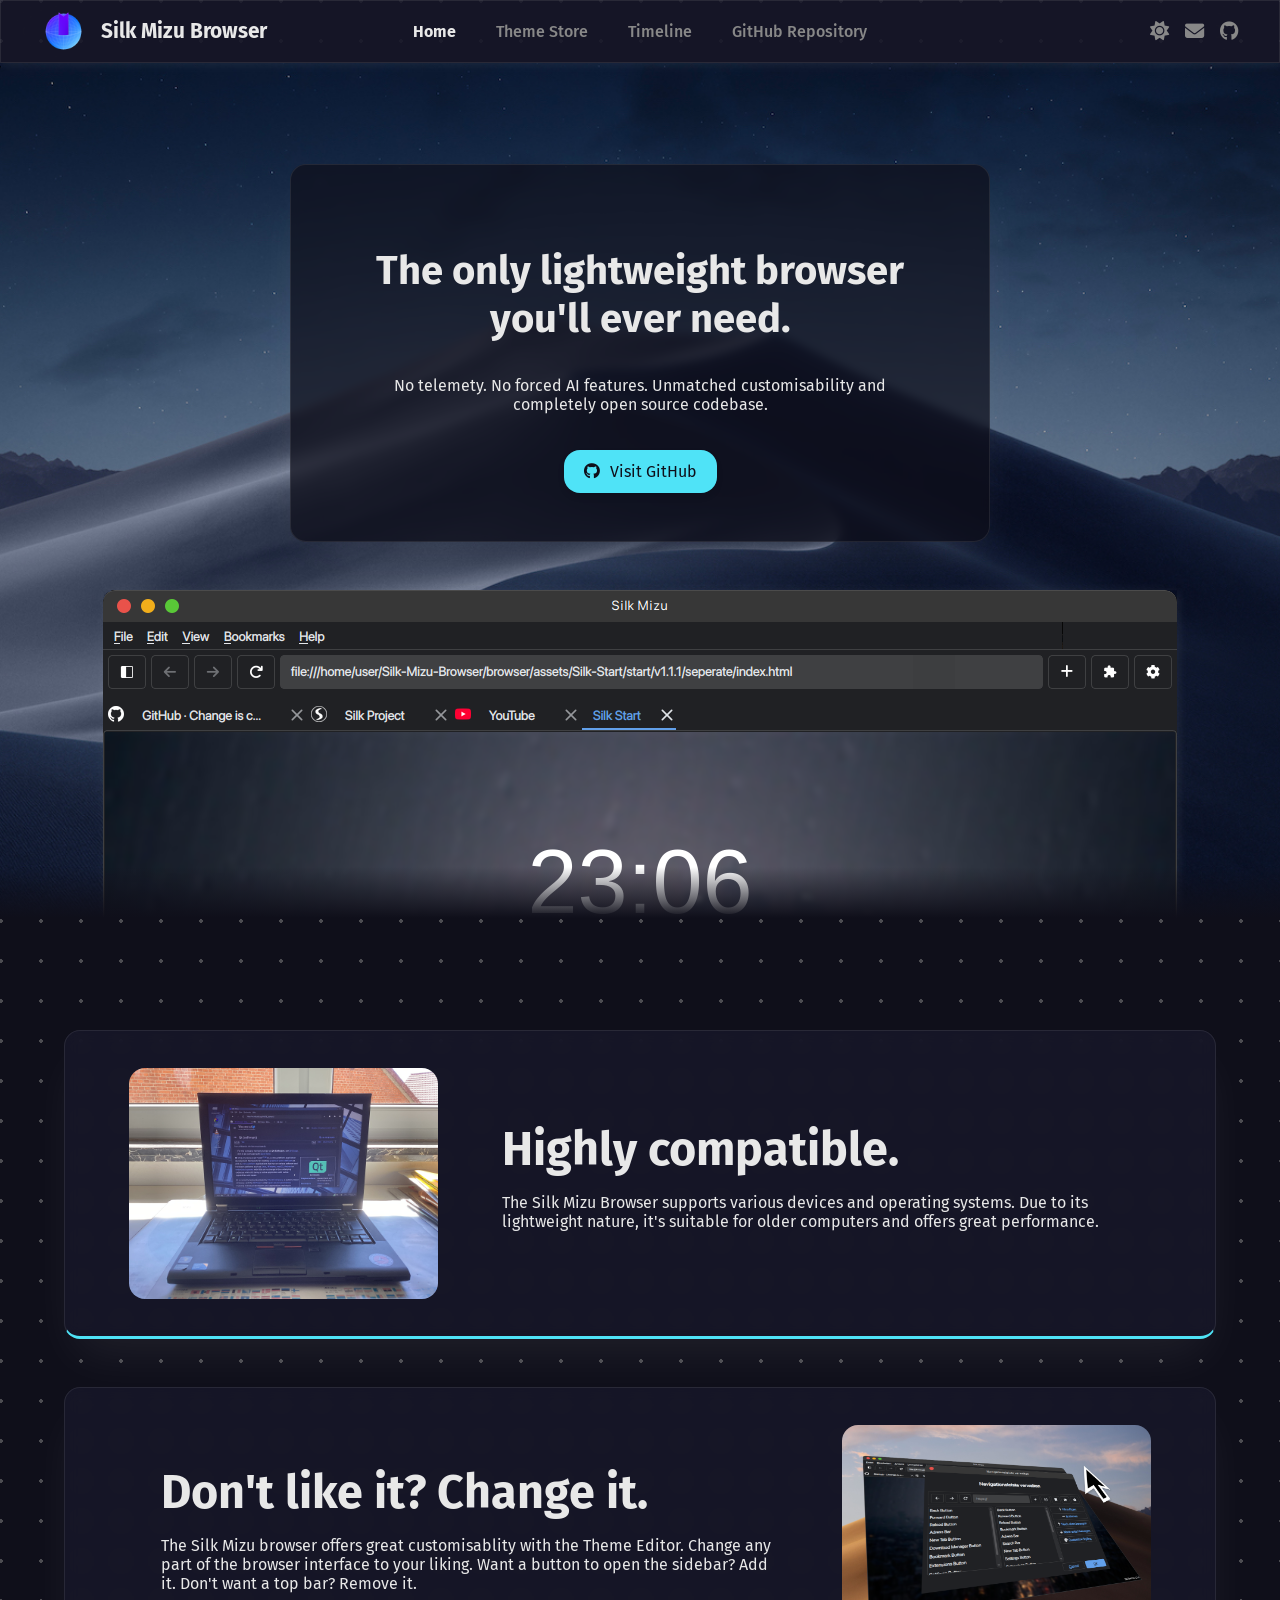
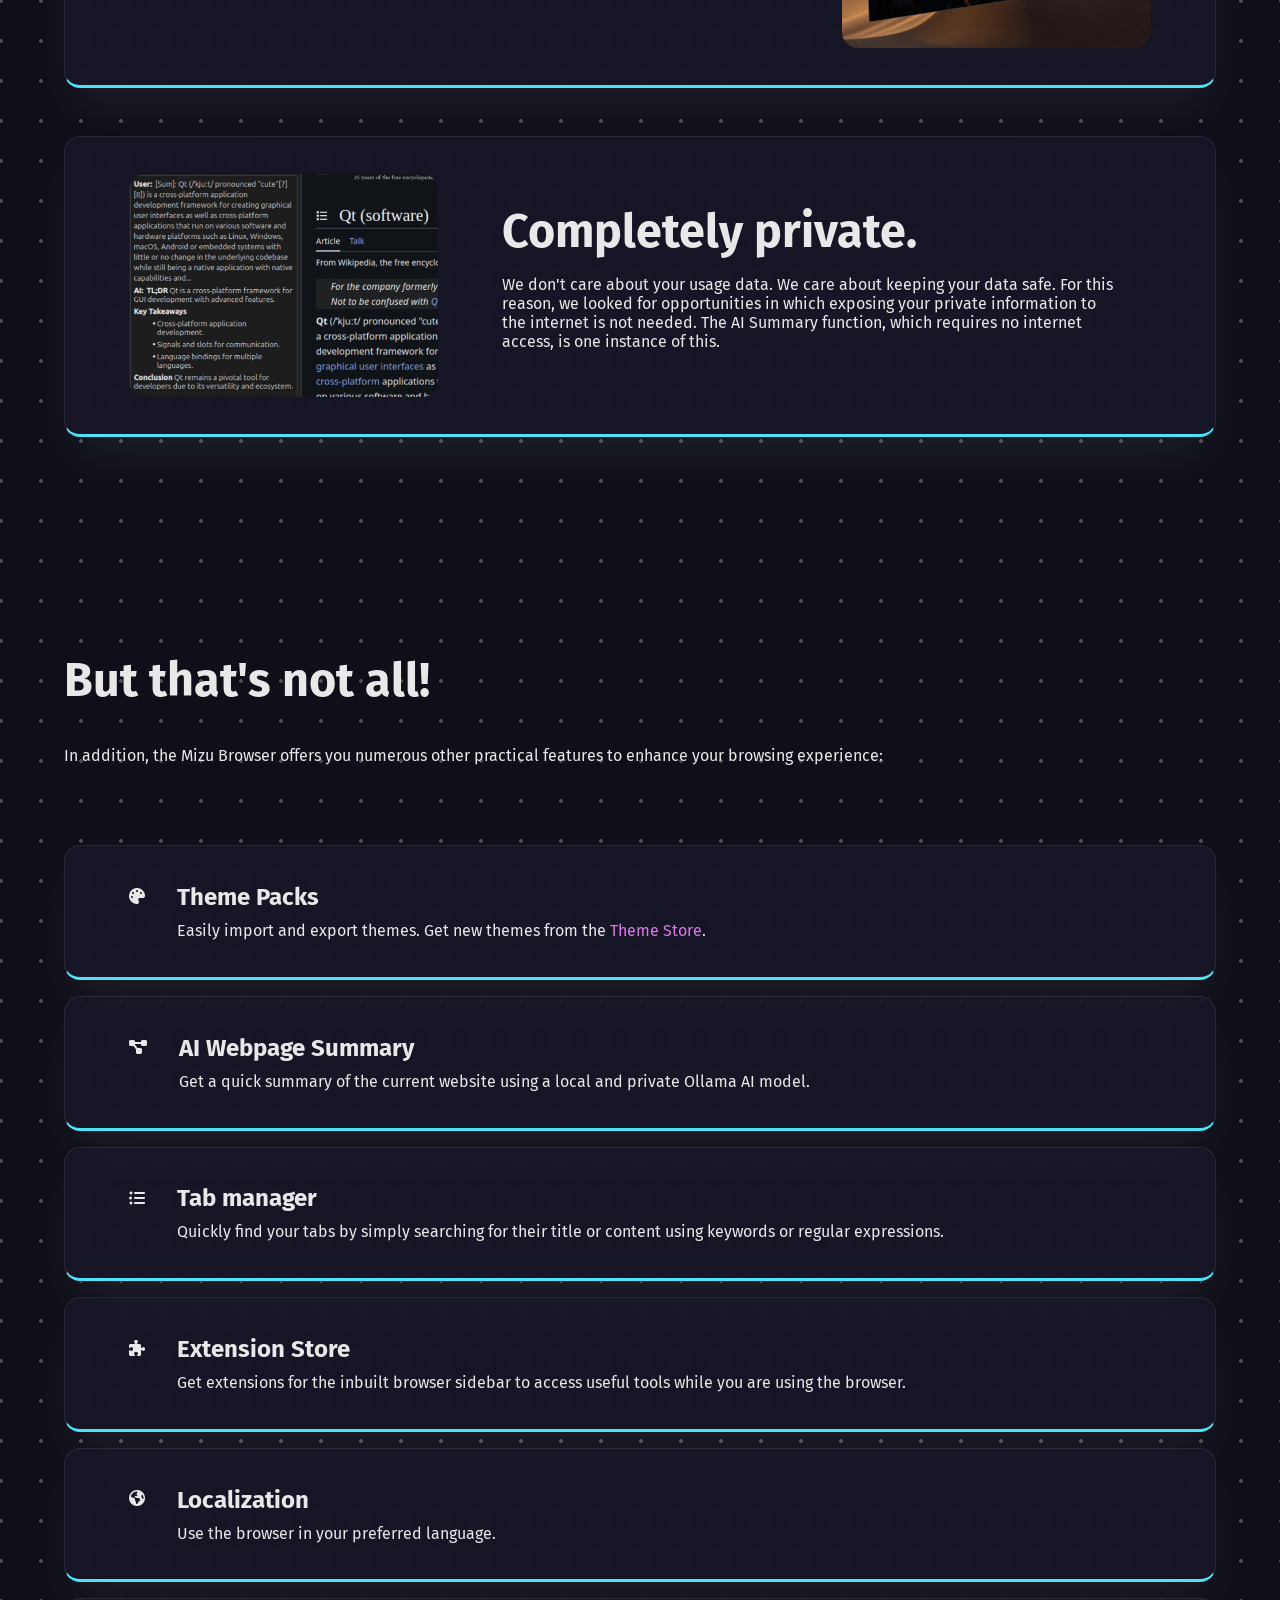
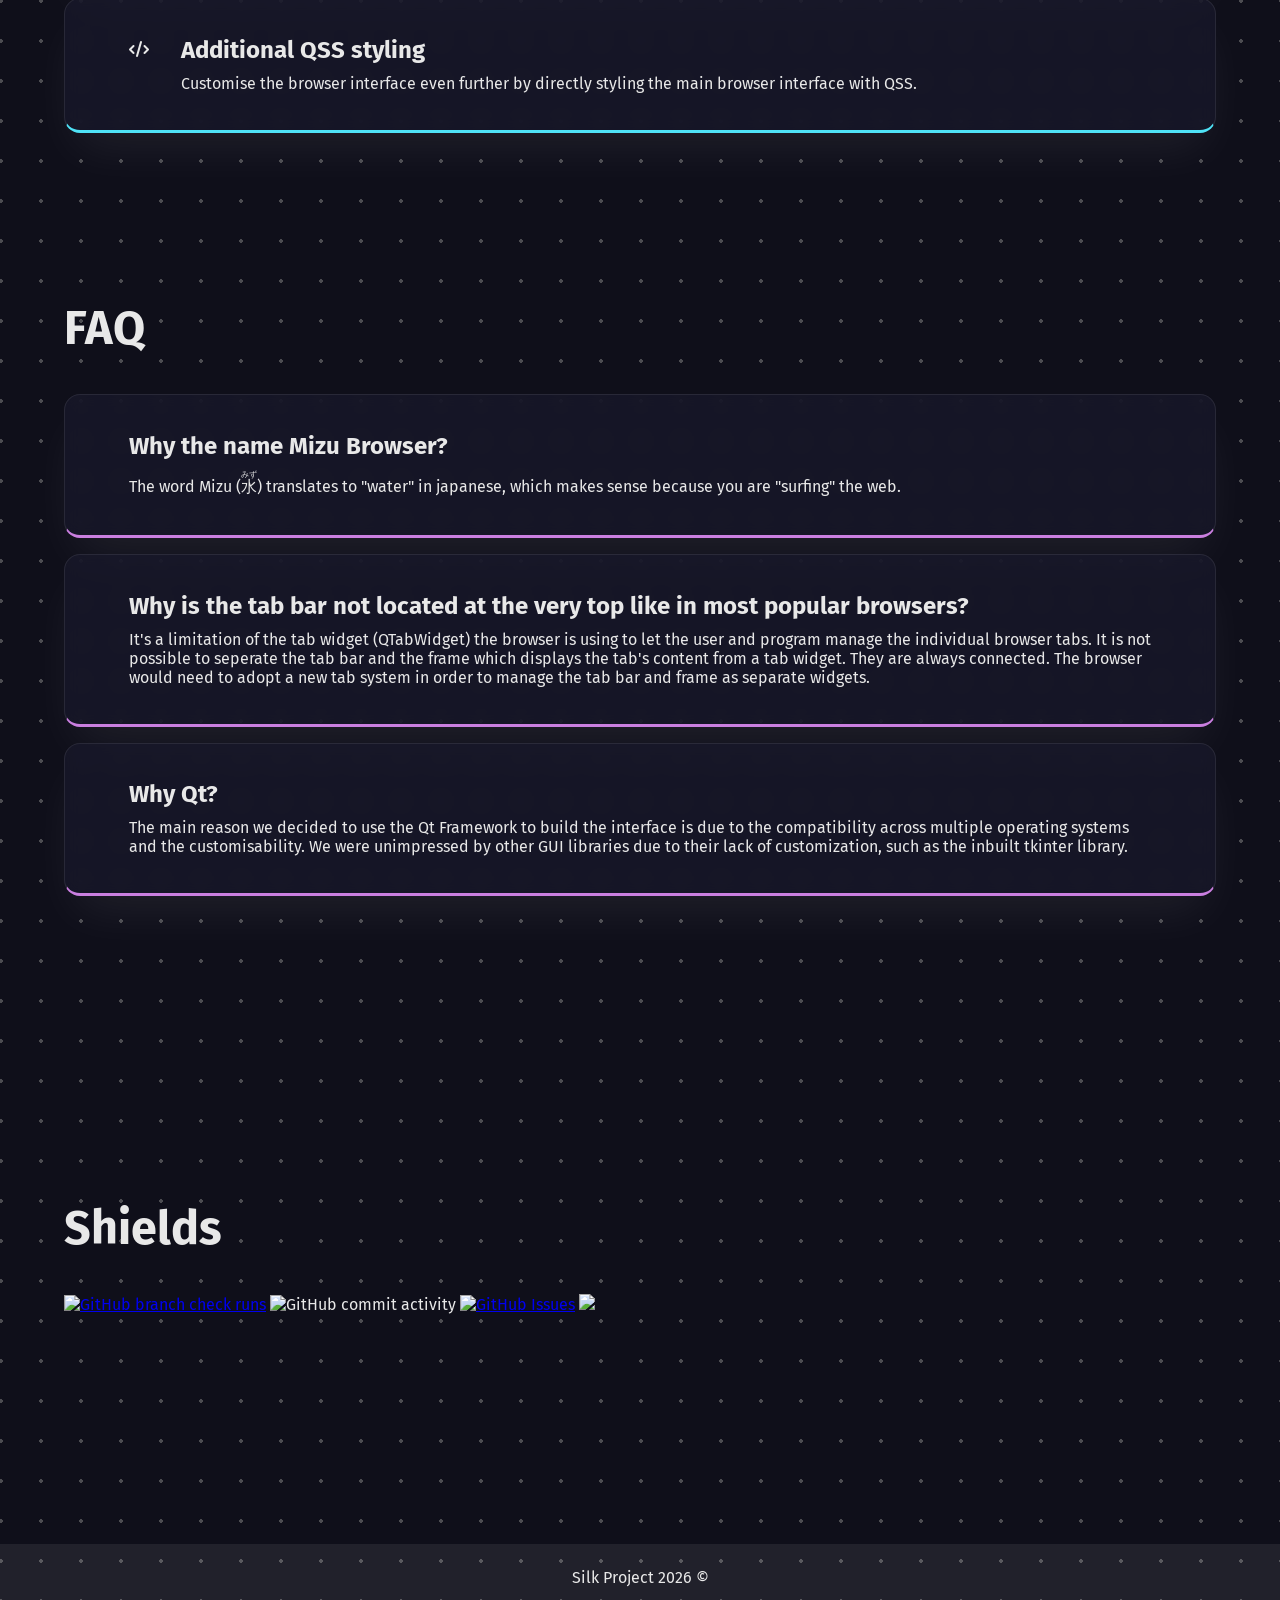
==== commit 33c98abf: "Link shields to project pages" ====
--- a/projects/mizu-browser/index.html
+++ b/projects/mizu-browser/index.html
@@ -164,9 +164,9 @@
 
         <section class=" padded">
             <h1 class="info_title">Shields</h1>
-            <img alt="GitHub branch check runs" src="https://img.shields.io/github/check-runs/Silk-Project/Silk-Mizu-Browser/main?nameFilter=build&style=for-the-badge&logo=github&label=Lint">
+            <a href="https://github.com/Silk-Project/Silk-Mizu-Browser/actions/workflows/main.yml"><img alt="GitHub branch check runs" src="https://img.shields.io/github/check-runs/Silk-Project/Silk-Mizu-Browser/main?nameFilter=build&style=for-the-badge&logo=github&label=Lint"></a>
             <img alt="GitHub commit activity" src="https://img.shields.io/github/commit-activity/m/Silk-Project/Silk-Mizu-Browser?style=for-the-badge">
-            <img alt="GitHub Issues" src="https://img.shields.io/github/issues/Silk-Project/Silk-Mizu-Browser?style=for-the-badge">
+            <a href="https://github.com/Silk-Project/Silk-Mizu-Browser/issues"><img alt="GitHub Issues" src="https://img.shields.io/github/issues/Silk-Project/Silk-Mizu-Browser?style=for-the-badge"></a>
             <img src="https://img.shields.io/badge/License-MIT-blue?style=for-the-badge">
         </section>
 
